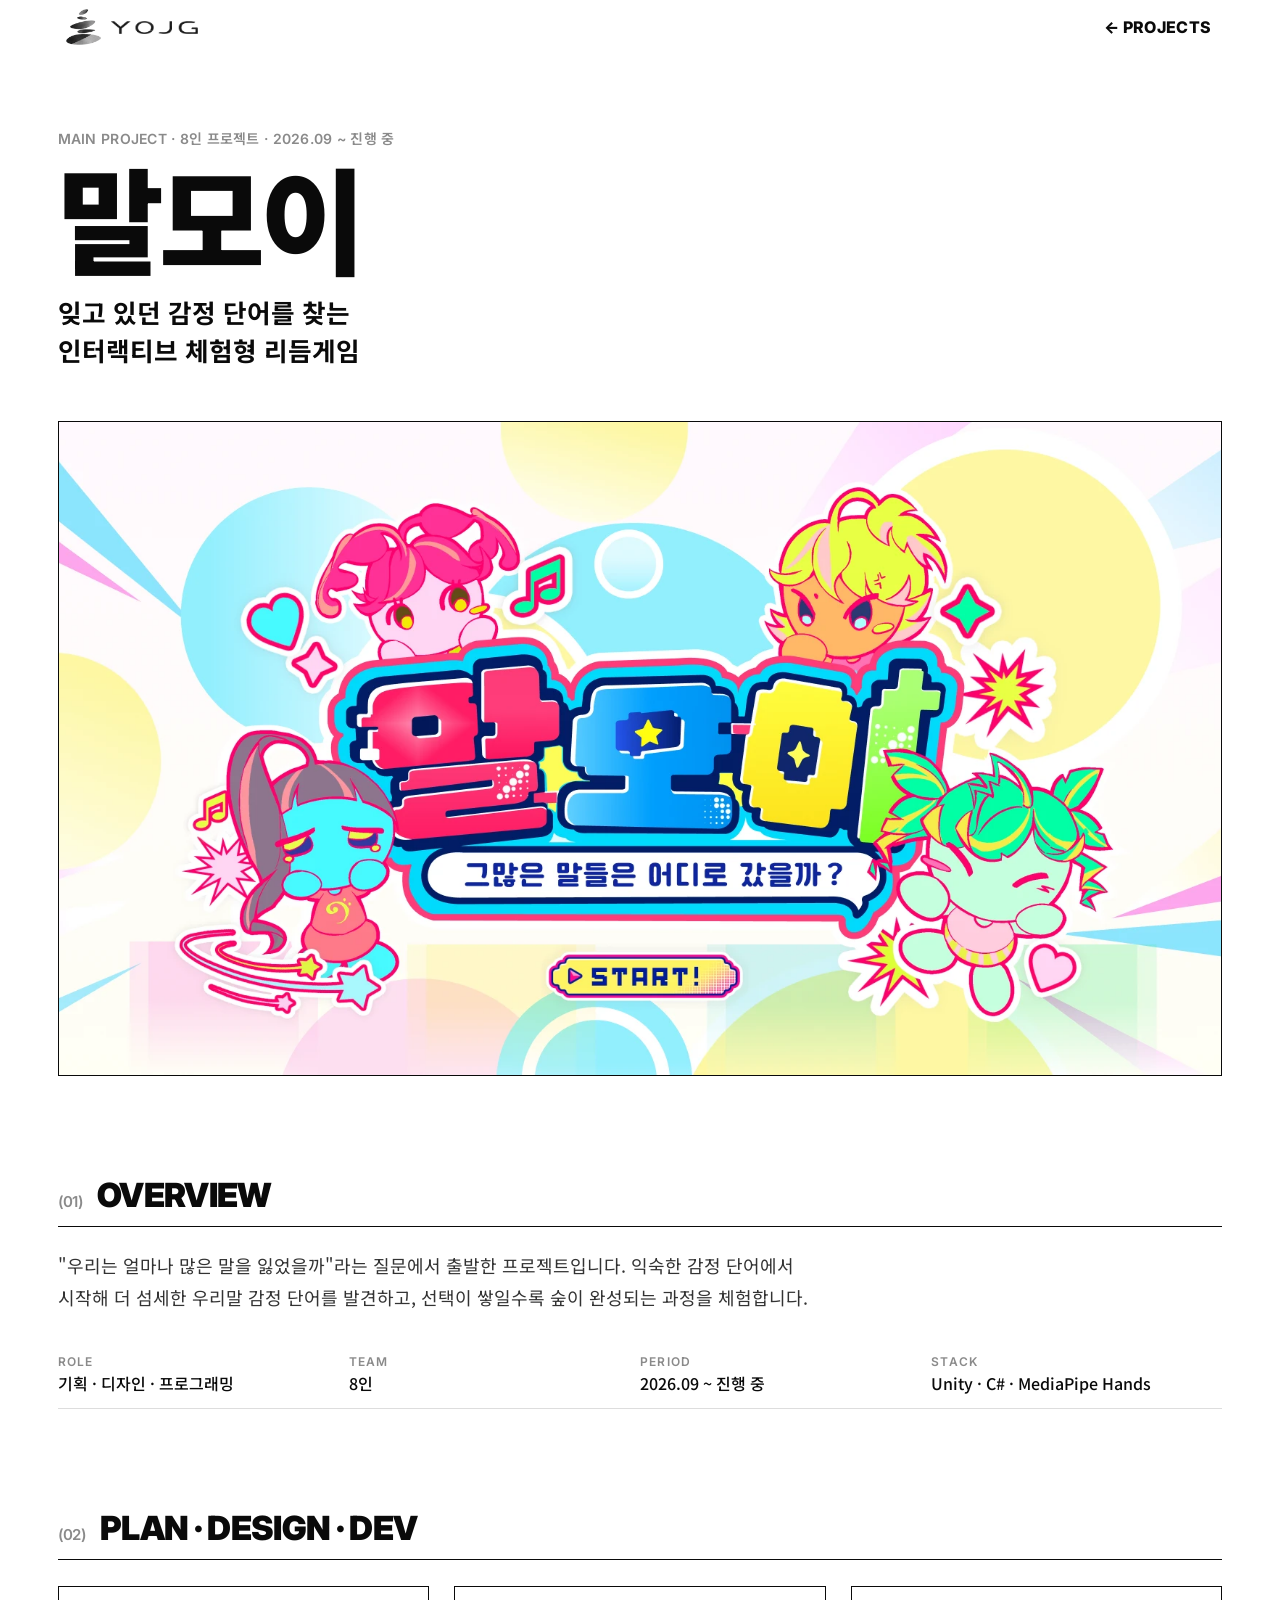
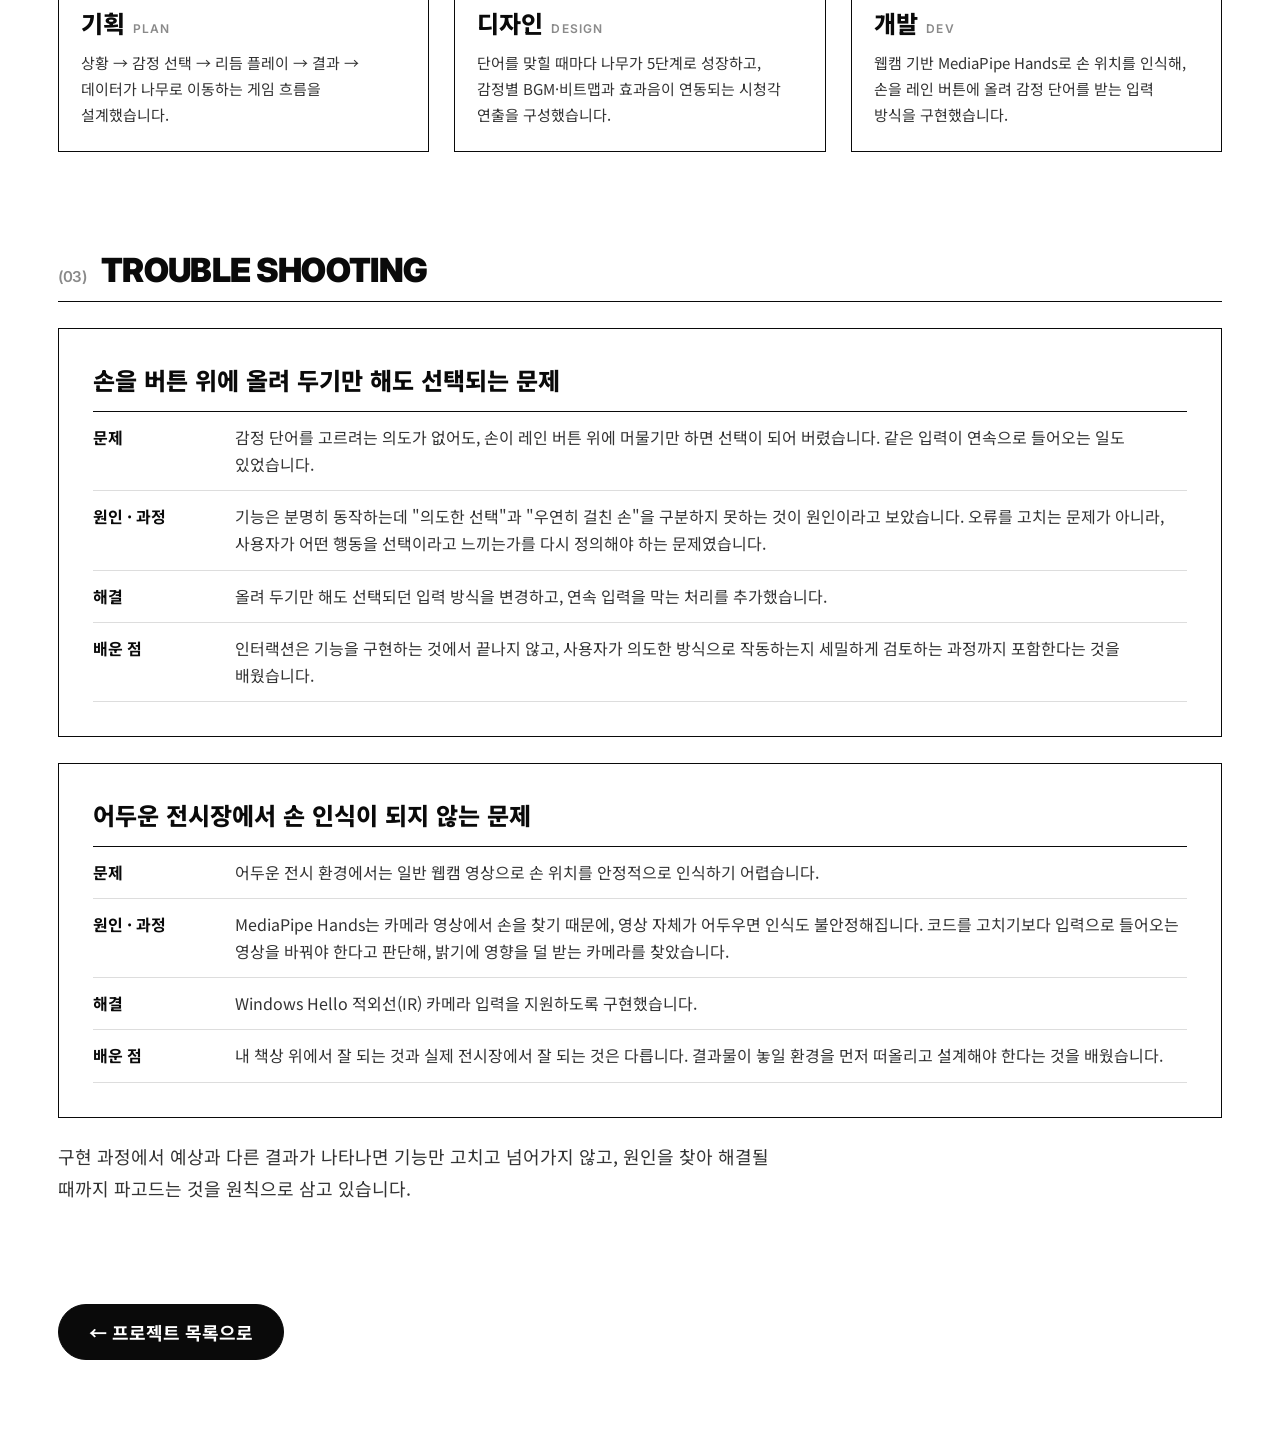
==== malmoi.html @ 544a6607 "Add files via upload" ====
<!DOCTYPE html>
<html lang="ko">
<head>
  <meta charset="UTF-8">
  <meta name="viewport" content="width=device-width, initial-scale=1">
  <title>말모이 — YOUJUNG PORTFOLIO</title>
  <meta name="description" content="잊고 있던 감정 단어를 찾는 인터랙티브 체험형 리듬게임, 말모이">
  <link rel="icon" href="assets/favicon.svg?v=3" type="image/svg+xml">
  <link rel="icon" href="assets/favicon-64.png?v=3" type="image/png" sizes="64x64">
  <link rel="shortcut icon" href="assets/favicon.ico?v=3">
  <link rel="apple-touch-icon" href="assets/apple-touch-icon.png?v=3">
  <link rel="preconnect" href="https://fonts.googleapis.com">
  <link rel="preconnect" href="https://fonts.gstatic.com" crossorigin>
  <link href="https://fonts.googleapis.com/css2?family=Inter:wght@300;400;600;800;900&family=Noto+Sans+KR:wght@300;400;500;700&display=swap" rel="stylesheet">
  <link rel="stylesheet" href="css/style.css">
  <link rel="stylesheet" href="css/detail.css">
</head>
<body class="scrolled detail">

  <a class="logo" href="index.html" aria-label="YOJG, 메인으로 이동"><img class="logo__tower" src="assets/logo-tower.png" alt=""><img class="logo__word" src="assets/logo-wordmark.png" alt="YOJG"></a>
  <nav class="nav" aria-label="메인 메뉴">
    <a href="index.html#projects">← PROJECTS</a>
  </nav>

  <main class="dt">
    <header class="dt__hero">
      <p class="dt__meta">MAIN PROJECT · 8인 프로젝트 · 2026.09 ~ 진행 중</p>
      <h1>말모이</h1>
      <p class="dt__lead">잊고 있던 감정 단어를 찾는<br>인터랙티브 체험형 리듬게임</p>
    </header>

    <div class="dt__cover" role="img" aria-label="말모이 대표 이미지"></div>

    <section class="dt__sec">
      <h2><span>(01)</span>OVERVIEW</h2>
      <p class="dt__txt">"우리는 얼마나 많은 말을 잃었을까"라는 질문에서 출발한 프로젝트입니다. 익숙한 감정 단어에서 시작해 더 섬세한 우리말 감정 단어를 발견하고, 선택이 쌓일수록 숲이 완성되는 과정을 체험합니다.</p>
      <dl class="dt__info">
        <div><dt>ROLE</dt><dd>기획 · 디자인 · 프로그래밍</dd></div>
        <div><dt>TEAM</dt><dd>8인</dd></div>
        <div><dt>PERIOD</dt><dd>2026.09 ~ 진행 중</dd></div>
        <div><dt>STACK</dt><dd>Unity · C# · MediaPipe Hands</dd></div>
      </dl>
    </section>

    <section class="dt__sec">
      <h2><span>(02)</span>PLAN · DESIGN · DEV</h2>
      <div class="dt__three">
        <article>
          <h3>기획<small>PLAN</small></h3>
          <p>상황 → 감정 선택 → 리듬 플레이 → 결과 → 데이터가 나무로 이동하는 게임 흐름을 설계했습니다.</p>
        </article>
        <article>
          <h3>디자인<small>DESIGN</small></h3>
          <p>단어를 맞힐 때마다 나무가 5단계로 성장하고, 감정별 BGM·비트맵과 효과음이 연동되는 시청각 연출을 구성했습니다.</p>
        </article>
        <article>
          <h3>개발<small>DEV</small></h3>
          <p>웹캠 기반 MediaPipe Hands로 손 위치를 인식해, 손을 레인 버튼에 올려 감정 단어를 받는 입력 방식을 구현했습니다.</p>
        </article>
      </div>
    </section>

    <section class="dt__sec" id="ts">
      <h2><span>(03)</span>TROUBLE SHOOTING</h2>
      <article class="ts">
        <h3>손을 버튼 위에 올려 두기만 해도 선택되는 문제</h3>
        <dl>
          <div><dt>문제</dt><dd>감정 단어를 고르려는 의도가 없어도, 손이 레인 버튼 위에 머물기만 하면 선택이 되어 버렸습니다. 같은 입력이 연속으로 들어오는 일도 있었습니다.</dd></div>
          <div><dt>원인 · 과정</dt><dd>기능은 분명히 동작하는데 "의도한 선택"과 "우연히 걸친 손"을 구분하지 못하는 것이 원인이라고 보았습니다. 오류를 고치는 문제가 아니라, 사용자가 어떤 행동을 선택이라고 느끼는가를 다시 정의해야 하는 문제였습니다.</dd></div>
          <div><dt>해결</dt><dd>올려 두기만 해도 선택되던 입력 방식을 변경하고, 연속 입력을 막는 처리를 추가했습니다.</dd></div>
          <div><dt>배운 점</dt><dd>인터랙션은 기능을 구현하는 것에서 끝나지 않고, 사용자가 의도한 방식으로 작동하는지 세밀하게 검토하는 과정까지 포함한다는 것을 배웠습니다.</dd></div>
        </dl>
      </article>
      <article class="ts">
        <h3>어두운 전시장에서 손 인식이 되지 않는 문제</h3>
        <dl>
          <div><dt>문제</dt><dd>어두운 전시 환경에서는 일반 웹캠 영상으로 손 위치를 안정적으로 인식하기 어렵습니다.</dd></div>
          <div><dt>원인 · 과정</dt><dd>MediaPipe Hands는 카메라 영상에서 손을 찾기 때문에, 영상 자체가 어두우면 인식도 불안정해집니다. 코드를 고치기보다 입력으로 들어오는 영상을 바꿔야 한다고 판단해, 밝기에 영향을 덜 받는 카메라를 찾았습니다.</dd></div>
          <div><dt>해결</dt><dd>Windows Hello 적외선(IR) 카메라 입력을 지원하도록 구현했습니다.</dd></div>
          <div><dt>배운 점</dt><dd>내 책상 위에서 잘 되는 것과 실제 전시장에서 잘 되는 것은 다릅니다. 결과물이 놓일 환경을 먼저 떠올리고 설계해야 한다는 것을 배웠습니다.</dd></div>
        </dl>
      </article>
      <p class="dt__txt">구현 과정에서 예상과 다른 결과가 나타나면 기능만 고치고 넘어가지 않고, 원인을 찾아 해결될 때까지 파고드는 것을 원칙으로 삼고 있습니다.</p>
    </section>

    <footer class="dt__foot"><a class="btn btn--fill" href="index.html#projects">← 프로젝트 목록으로</a></footer>
  </main>
</body>
</html>
---- css/style.css ----
:root{
  --ink:#0a0a0a; --bg:#fff; --gray:#d9d9d9; --paper:#efeae4; --mute:#8a8a8a;
  --pad:clamp(20px,4.5vw,64px);
  --en:'Inter','Noto Sans KR',sans-serif; --kr:'Noto Sans KR','Inter',sans-serif;
}
*{box-sizing:border-box;margin:0;padding:0}
html{scroll-behavior:smooth}
body{background:var(--bg);color:var(--ink);font-family:var(--kr);line-height:1.6;overflow-x:hidden;-webkit-font-smoothing:antialiased}
body.is-loading{overflow:hidden}
a{color:inherit;text-decoration:none}
ul{list-style:none}
button,input,textarea{font:inherit;color:inherit}
svg.tower{display:block;width:100%;height:100%;overflow:visible}

/* ---------- LOADER ---------- */
.loader{position:fixed;inset:0;z-index:100;pointer-events:none}
.loader__panels{position:absolute;inset:0;display:flex;flex-direction:column}
.loader__panels i{flex:1;background:#fff;transition:transform .9s cubic-bezier(.77,0,.18,1)}
.loader__panels i:nth-child(2){transition-delay:.08s}
.loader__panels i:nth-child(3){transition-delay:.16s}
.loader__panels i:nth-child(4){transition-delay:.24s}
.loader__panels i:nth-child(5){transition-delay:.32s}
.loader__body{position:absolute;inset:0;display:flex;flex-direction:column;align-items:center;justify-content:center;gap:14px;transition:opacity .4s}
.loader__tower{height:min(54vh,460px);aspect-ratio:614/911}
.loader__title{font:900 clamp(18px,3vw,28px)/1 var(--en);letter-spacing:-.02em}
.loader__bar{width:calc(min(54vh,460px)*614/911);height:5px;background:#e6e6e6;overflow:hidden}
.loader__bar i{display:block;height:100%;background:var(--ink);transform-origin:left;animation:loadbar 2.15s linear both}
/* 돌이 하나 쌓일 때마다(0.95s부터 0.2s 간격) 바가 1/7씩 채워짐 */
@keyframes loadbar{
  0%,7%{transform:scaleX(0)}
  44.2%{transform:scaleX(.1429)}
  53.5%{transform:scaleX(.2857)}
  62.8%{transform:scaleX(.4286)}
  72.1%{transform:scaleX(.5714)}
  81.4%{transform:scaleX(.7143)}
  90.7%{transform:scaleX(.8571)}
  100%{transform:scaleX(1)}
}
.is-loaded .loader__body{opacity:0}
.is-loaded .loader__panels i:nth-child(odd){transform:translateX(-101%)}
.is-loaded .loader__panels i:nth-child(even){transform:translateX(101%)}
.is-done .loader{display:none}

.tower--drop .stone{animation:drop .8s cubic-bezier(.3,.8,.3,1) both;animation-delay:calc(var(--i)*.2s + .15s)}
@keyframes drop{
  0%{opacity:0;transform:translateY(-260px)}
  55%{opacity:1}
  78%{transform:translateY(7px)}
  100%{opacity:1;transform:translateY(0)}
}

/* ---------- HEADER ---------- */
body::before{content:"";position:fixed;left:0;right:0;top:0;height:54px;z-index:49;background:rgba(255,255,255,.8);-webkit-backdrop-filter:blur(8px);backdrop-filter:blur(8px)}
.logo{position:fixed;left:var(--pad);top:7px;z-index:50;padding:2px 8px;display:flex;align-items:center;gap:10px;
  opacity:0;transform:translateY(-12px);pointer-events:none;transition:.35s}
.logo__tower{height:36px;width:auto;display:block}
.logo__word{height:13px;width:auto;display:block}
.scrolled .logo{opacity:1;transform:none;pointer-events:auto}
.nav{position:fixed;right:var(--pad);top:12px;z-index:50;display:flex;gap:4px}
.nav a{padding:4px 11px;font:800 16px/1.4 var(--en);letter-spacing:.02em;transition:.2s}
.nav a:hover,.nav a.on{background:var(--ink);color:#fff}
.nav-toggle{display:none}

/* ---------- COMMON ---------- */
.reveal{opacity:0;transform:translateY(34px);transition:opacity .9s ease,transform .9s cubic-bezier(.2,.7,.2,1)}
.reveal.in{opacity:1;transform:none}
.head{display:flex;align-items:baseline;gap:14px;margin-bottom:clamp(28px,5vw,64px)}
.head span{font:600 17px var(--en);color:var(--mute)}
.head h2{font:900 clamp(40px,6.2vw,84px)/1 var(--en);letter-spacing:-.04em}

/* ---------- HERO ---------- */
.hero{position:relative;min-height:100vh;min-height:100svh;overflow:hidden;padding:110px var(--pad) 70px}
.hero__tower{position:absolute;right:4vw;top:54%;height:100vh;width:calc(100vh*614/911*var(--wide,1.45));z-index:0;
  transform:translate3d(0,calc(-50% + var(--py,0px)),0)}
.hero__lines{position:absolute;inset:0;width:100%;height:100%;z-index:1}
.hero__lines--top{z-index:5}
.hero__lines line{stroke-width:12;vector-effect:non-scaling-stroke}

.hero__title{position:relative;z-index:4;font:900 clamp(60px,13.4vw,210px)/.94 var(--en);letter-spacing:-.05em;margin-top:5vh}
.cut{display:block;width:fit-content;background:#fff;padding:.015em .05em .03em}
.cut--1{margin-left:19vw}
.cut--3{margin-left:auto}
.hero__title .cut{transform:translateY(40px);opacity:0;transition:.9s cubic-bezier(.2,.7,.2,1)}
.is-done .hero__title .cut{transform:none;opacity:1}
.is-done .hero__title .cut--2{transition-delay:.12s}
.is-done .hero__title .cut--3{transition-delay:.24s}

.window{position:absolute;z-index:3;background:#fff;padding:6px 6px 0;width:clamp(84px,10.5vw,160px)}
.window>div{aspect-ratio:1;background:var(--paper);overflow:hidden}
.window figcaption{font:600 13px/1.9 var(--en);color:var(--ink);text-align:right;background:#fff}
.w1{left:4vw;top:7%}
.w2{left:30vw;top:70%;width:clamp(100px,13vw,200px)}
.w3{left:54vw;top:36%}
.w4{right:5vw;top:16%;width:clamp(96px,12vw,185px)}

.hero__label{position:absolute;z-index:4;font:600 15px var(--en);letter-spacing:.04em}
.hero__label--bl{left:var(--pad);bottom:26px}
.hero__label--br{right:var(--pad);bottom:26px}
.hero__text{position:absolute;z-index:4;left:var(--pad);bottom:56px;background:#fff;padding:12px 18px 8px 0}
.hero__sub{font:300 26px/1 var(--en);margin-bottom:6px}
.hero__big{font:800 clamp(22px,3vw,44px)/1.1 var(--en);letter-spacing:-.03em}
.hero__kr{font:400 clamp(16px,1.5vw,21px)/1.5 var(--kr);margin-top:8px;color:#444}

/* ---------- ABOUT ---------- */
.about{display:grid;grid-template-columns:320px minmax(0,780px);justify-content:center;gap:clamp(24px,3vw,48px);align-items:start;padding:clamp(90px,14vw,200px) var(--pad)}
.about__photo{background:var(--gray) url(../assets/profile.webp) center top/cover no-repeat;width:100%;aspect-ratio:3/4;margin-top:clamp(24px,3.5vw,56px)}
.about__body{padding:clamp(40px,5vw,80px) 0 4px}
.pills{display:flex;flex-wrap:wrap;gap:8px;margin-bottom:clamp(36px,5vw,72px)}
.pill{display:inline-block;border:1.5px solid var(--ink);border-radius:99px;padding:4px 16px;font:700 16px/1.6 var(--kr);transition:.2s}
.pill:hover{background:var(--ink);color:#fff}
.about__slogan{white-space:nowrap;font:300 clamp(24px,3.2vw,44px)/1.45 var(--kr);letter-spacing:-.02em}
.about__slogan strong{font-weight:700}
.about__info{margin-top:clamp(28px,4vw,56px);border-top:1.5px solid var(--ink)}
.about__info div{display:grid;grid-template-columns:140px 1fr;gap:12px;padding:12px 0;border-bottom:1px solid #ddd;font-size:18px}
.about__info dt{font:800 14px/2 var(--en);letter-spacing:.06em}
.about__info small{color:var(--mute);margin-left:6px}
.about__info a{border-bottom:1px solid transparent}
.about__info a:hover{border-color:var(--ink)}

/* ---------- SKILLS ---------- */
.skills{padding:clamp(70px,10vw,140px) var(--pad)}
.skills__cols{display:grid;grid-template-columns:1.3fr 1fr;gap:clamp(24px,5vw,80px)}
.skills__group h3{font:800 24px var(--kr);margin-bottom:14px;padding-bottom:10px;border-bottom:1.5px solid var(--ink)}
.skills__group h3 small{font:600 14px var(--en);color:var(--mute);margin-left:6px}
.skills__group li{display:grid;grid-template-columns:minmax(110px,.5fr) 1.5fr;gap:16px;padding:14px 10px;border-bottom:1px solid #ddd;transition:background .25s,color .25s}
.skills__group li:hover{background:var(--ink);color:#fff}
.skills__group li b{font:800 clamp(24px,2.7vw,36px)/1.2 var(--en);letter-spacing:-.03em}
.skills__group li p{font-size:17px;color:inherit;opacity:.75}

/* ---------- PROJECTS ---------- */
.projects{position:relative;padding:clamp(80px,12vw,200px) 0 clamp(60px,8vw,140px);overflow:hidden}
.pframe{position:relative;width:100%;margin:0;aspect-ratio:1920/2330;container-type:inline-size}
.pframe>*{position:absolute}
.pframe__title{left:12.55%;top:0;font:900 5.6cqw/1 var(--en);letter-spacing:-.04em;z-index:3}
.pframe__group{z-index:3;font:400 6.4cqw/1.05 var(--en);letter-spacing:-.03em}
.pframe__title span{position:absolute;right:100%;margin-right:.35em;bottom:.12em;font:600 clamp(14px,1.4cqw,18px)/1 var(--en);letter-spacing:0;color:var(--mute)}
.pframe__lines{left:0;top:0;width:100%;height:100%;z-index:1;overflow:visible}
.pframe__lines line{stroke:var(--ink);stroke-width:12;vector-effect:non-scaling-stroke}
.pcard{width:var(--w,22.7%);z-index:2}
.pcard__thumb{aspect-ratio:var(--ar,436/221);background:var(--gray) center/cover no-repeat}
.pcard__thumb,.pcard__info{transition:transform .4s cubic-bezier(.2,.7,.2,1),box-shadow .4s cubic-bezier(.2,.7,.2,1)}
.pcard:hover .pcard__thumb,.pcard:hover .pcard__info{transform:translate(-.8cqw,-.8cqw);box-shadow:.8cqw .8cqw 0 var(--ink)}
.pcard__info{position:absolute;left:0;top:100%;width:100%;background:#fff;padding:.8cqw .8cqw .9cqw}
.pcard--main{--w:45.8%;--ar:663/335}
.pcard--unity{--w:21.7%;--ar:416/210}
.pcard--soon{cursor:default}
.pcard--soon .pcard__thumb{display:grid;place-items:center;font:600 clamp(11px,1.1cqw,15px) var(--en);letter-spacing:.14em;color:var(--mute)}
.pcard--soon:hover .pcard__thumb{transform:none;box-shadow:none}
.pcard--soon .pcard__info h3{color:var(--mute)}
.pcard__info h3{font:800 clamp(17px,2.1cqw,28px)/1.3 var(--kr)}
.pcard__info h3 em{font:600 clamp(12px,1.2cqw,16px) var(--kr);font-style:normal;color:var(--mute);margin-left:.5em}
.pcard__info p{font:400 clamp(13px,1.4cqw,18px)/1.5 var(--kr);color:#333}
.pcard__info small{display:block;font:400 clamp(12px,1.15cqw,15px)/1.5 var(--kr);color:var(--mute)}

/* ---------- CONTACT ---------- */
.contact{padding:clamp(70px,10vw,140px) var(--pad) 28px;background:#fff}
.contact__grid{display:grid;grid-template-columns:1fr 1fr;gap:clamp(30px,6vw,100px);align-items:center;padding-top:clamp(40px,6vw,90px)}
.contact__left{padding-left:clamp(0px,7vw,120px)}.contact__left .head{margin-bottom:clamp(24px,3vw,40px)}
.contact__btns{display:flex;flex-wrap:wrap;gap:10px}
.btn{display:inline-block;border:1.5px solid var(--ink);border-radius:99px;padding:14px 30px;font:700 18px var(--kr);cursor:pointer;background:#fff;transition:.2s}
.btn:hover{background:var(--ink);color:#fff}
.btn--fill{background:var(--ink);color:#fff}
.btn--fill:hover{background:#fff;color:var(--ink)}
.form{display:grid;gap:16px}
.form label{display:grid;gap:6px;font:800 14px var(--en);letter-spacing:.06em}
.form input,.form textarea{border:0;border-bottom:1.5px solid var(--ink);padding:8px 0;background:transparent;font-size:19px;outline:0;border-radius:0;resize:vertical}
.form input:focus,.form textarea:focus{background:var(--paper)}
.form .btn{justify-self:start}
.form__note{font-size:15px;color:#c0392b;min-height:1em}
.foot{margin-top:clamp(60px,9vw,130px);padding-top:16px;border-top:1.5px solid var(--ink);display:flex;justify-content:space-between;gap:16px;font:600 15px var(--en)}

/* ---------- RESPONSIVE ---------- */
@media (max-width:860px){
  .about,.skills__cols,.contact__grid{grid-template-columns:1fr}
  .about__photo{max-width:320px}
  .about__slogan{white-space:normal}
  .pill{margin-bottom:36px}
  .hero__tower{right:-8vw;height:92vh;width:calc(92vh*614/911*var(--wide,1.45))}
  .cut--1{margin-left:14vw}
  .contact__left{padding-left:0}
  .skills__group li{grid-template-columns:1fr;gap:4px}
}
@media (max-width:720px){
  .nav{flex-direction:column;align-items:flex-end;top:54px;opacity:0;pointer-events:none;transform:translateY(-8px);transition:.25s}
  .nav.open{opacity:1;pointer-events:auto;transform:none}
  .nav a{background:rgba(255,255,255,.8)}
  .nav-toggle{display:block;position:fixed;right:var(--pad);top:12px;z-index:51;background:none;border:0;padding:3px 9px;font:800 16px/1.4 var(--en);cursor:pointer}
  .window{width:84px}
  .nav a,.nav-toggle{font-size:14px}
  .w2{width:96px;left:34vw;top:76%}
  .w3{left:58vw;top:44%}
  .w4{width:90px;top:20%}
  .hero__text{display:none}
}
@media (prefers-reduced-motion:reduce){
  html{scroll-behavior:auto}
  .reveal,.hero__title .cut{transition:none;opacity:1;transform:none}
  .tower--drop .stone{animation:none}
  .loader__bar i{animation:none}
}

/* ---------- PROJECT MODAL ---------- */
.pcard{cursor:pointer}
.pcard--soon{cursor:default}
.pcard:focus-visible{outline:2px solid var(--ink);outline-offset:6px}
body.modal-open{overflow:hidden}
.pmodal{position:fixed;inset:0;z-index:300;display:none;align-items:center;justify-content:center;padding:clamp(12px,3vw,40px)}
.pmodal.is-open{display:flex}
.pmodal__backdrop{position:absolute;inset:0;background:rgba(10,10,10,.55)}
.pmodal__panel{position:relative;width:min(1000px,100%);max-height:100%;overflow:auto;background:#fff;border:1.5px solid var(--ink);box-shadow:10px 10px 0 var(--ink);overscroll-behavior:contain}
.pmodal__close{position:absolute;right:14px;top:14px;z-index:2;width:40px;height:40px;border:1.5px solid var(--ink);border-radius:50%;background:#fff;font:600 16px var(--en);cursor:pointer;transition:.2s}
.pmodal__close:hover{background:var(--ink);color:#fff}
.pmodal__thumb{aspect-ratio:246/124;background:var(--gray) center/cover no-repeat;border-bottom:1.5px solid var(--ink)}
.pmodal__body{padding:clamp(24px,4vw,48px)}
.pmodal__meta{font:600 14px var(--en);color:var(--mute);letter-spacing:.02em}
.pmodal__title{margin-top:6px;font:900 clamp(30px,5vw,56px)/1.1 var(--kr);letter-spacing:-.03em}
.pmodal__lead{margin-top:14px;font:700 clamp(16px,1.8vw,20px)/1.5 var(--kr)}
.pmodal__desc{margin-top:14px;font:400 clamp(14px,1.5vw,17px)/1.75 var(--kr);color:#333;word-break:keep-all}
.pmodal__list{margin-top:28px;border-top:1.5px solid var(--ink);list-style:none}
.pmodal__list li{display:grid;grid-template-columns:150px 1fr;gap:12px;padding:12px 0;border-bottom:1px solid #ddd;font-size:clamp(14px,1.4vw,16px);line-height:1.65}
.pmodal__list strong{font-weight:700}
.pmodal__list span{color:#333;word-break:keep-all}
.pmodal__stack{margin-top:24px;display:flex;flex-wrap:wrap;align-items:center;gap:8px}
.pmodal__stack-label{margin-right:6px;font:600 12px var(--en);letter-spacing:.1em;color:#b5b5b5}
.chip{display:inline-block;border:1.5px solid var(--ink);border-radius:99px;background:#fff;padding:3px 16px;font:500 13px/1.6 var(--en);color:#777}
@media (max-width:720px){
  .pmodal__list li{grid-template-columns:1fr;gap:2px}
}
.pmodal__link{display:inline-block;margin-top:28px}
.pmodal__link[hidden]{display:none}
.pmodal__story{margin-top:14px;font:500 clamp(14px,1.5vw,17px)/1.75 var(--kr);color:#333;word-break:keep-all}
.pmodal__story[hidden],.pmodal__fix[hidden]{display:none}
.pmodal__fix{margin-top:28px;padding:clamp(16px,2.4vw,26px);border:1.5px dashed var(--ink)}
.pmodal__fix-label{font:600 12px var(--en);letter-spacing:.1em;color:var(--mute)}
.pmodal__fix-item{margin-top:18px}
.pmodal__fix-item+.pmodal__fix-item{margin-top:26px}
.pmodal__fix h4{margin-top:4px;font:800 clamp(16px,1.8vw,20px)/1.4 var(--kr)}
.pmodal__fix dl>div{display:grid;grid-template-columns:90px 1fr;gap:12px;padding:10px 0;border-bottom:1px solid #ddd;line-height:1.7;font-size:clamp(14px,1.4vw,16px)}
.pmodal__fix dl{margin-top:10px;border-top:1.5px solid var(--ink)}
.pmodal__fix dt{font-weight:700}
.pmodal__fix dd{color:#333;word-break:keep-all}
@media(max-width:720px){.pmodal__fix dl>div{grid-template-columns:1fr;gap:2px}}
.pmodal__panel{scrollbar-width:none;-ms-overflow-style:none}
.pmodal__panel::-webkit-scrollbar{display:none}

/* skill level bar : hover 시 설명 → 숙련도 바 */
.skills__group .sk{position:relative}
.skills__group .sk p{transition:opacity .25s}
.skills__group li:hover .sk p{opacity:0}
.lv{position:absolute;inset:0;display:flex;flex-wrap:wrap;align-content:center;align-items:center;gap:8px;opacity:0;transition:opacity .25s;pointer-events:none}
.skills__group li:hover .lv{opacity:1}
.lv em{margin-right:4px;font:600 12px var(--en);font-style:normal;letter-spacing:.1em;opacity:.6}
.lv a{font:500 14px/1.6 var(--kr);color:#fff;text-decoration:none;border:1.5px solid #fff;border-radius:99px;padding:2px 14px;transform:translateY(6px);opacity:0;transition:transform .4s cubic-bezier(.2,.7,.2,1),opacity .4s,background .2s,color .2s}
.skills__group li:hover .lv a{transform:none;opacity:1;pointer-events:auto}
.lv a:hover,.lv a:focus-visible{background:#fff;color:var(--ink)}
.pcard.is-ping .pcard__thumb,.pcard.is-ping .pcard__info{transform:translate(-.8cqw,-.8cqw);box-shadow:.8cqw .8cqw 0 var(--ink)}
.lv .pct{margin-left:auto;font:700 clamp(18px,1.8vw,24px) var(--en);letter-spacing:-.02em;transform:translateY(6px);opacity:0;transition:transform .3s .06s cubic-bezier(.2,.7,.2,1),opacity .3s .06s}
.skills__group li:hover .lv .pct{transform:none;opacity:1}
.skills__group li:hover .lv a:nth-of-type(2){transition-delay:.06s,.06s,0s,0s}
.skills__group li:hover .lv a:nth-of-type(3){transition-delay:.12s,.12s,0s,0s}
.skills__group li:hover .lv a:nth-of-type(4){transition-delay:.18s,.18s,0s,0s}
---- css/detail.css ----
/* ---------- 프로젝트 상세 페이지 (말모이) ---------- */
.dt{max-width:1285px;margin:0 auto;padding:clamp(90px,10vw,140px) var(--pad) 80px}
.dt__meta{font:600 14px var(--en);color:var(--mute);letter-spacing:.02em}
.dt__hero h1{margin-top:8px;font:900 clamp(48px,9vw,120px)/1.05 var(--kr);letter-spacing:-.04em}
.dt__lead{margin-top:16px;font:700 clamp(18px,2vw,26px)/1.5 var(--kr)}
.dt__cover{margin-top:clamp(28px,4vw,56px);aspect-ratio:1285/723;background:var(--gray) url(../assets/p-malmoi.webp) center/cover no-repeat;border:1.5px solid var(--ink)}
.dt__sec{margin-top:clamp(56px,8vw,110px)}
.dt__sec>h2{display:flex;align-items:baseline;gap:14px;padding-bottom:14px;border-bottom:1.5px solid var(--ink);font:900 clamp(22px,2.6vw,34px)/1 var(--en);letter-spacing:-.02em}
.dt__sec>h2 span{font:600 15px var(--en);color:var(--mute)}
.dt__txt{margin-top:22px;max-width:760px;font:400 clamp(15px,1.5vw,18px)/1.8 var(--kr);color:#333;word-break:keep-all}
.dt__info{margin-top:28px;display:grid;grid-template-columns:repeat(auto-fit,minmax(200px,1fr));gap:0}
.dt__info div{padding:12px 0;border-bottom:1px solid #ddd}
.dt__info dt{font:600 12px var(--en);letter-spacing:.1em;color:var(--mute)}
.dt__info dd{margin-top:2px;font:500 16px/1.6 var(--kr)}
.dt__three{margin-top:26px;display:grid;grid-template-columns:repeat(3,1fr);gap:clamp(14px,2vw,28px)}
.dt__three article{padding:22px;border:1.5px solid var(--ink)}
.dt__three h3{font:800 24px/1.2 var(--kr)}
.dt__three h3 small{margin-left:8px;font:600 12px var(--en);letter-spacing:.1em;color:var(--mute)}
.dt__three p{margin-top:12px;font:400 15px/1.75 var(--kr);color:#333;word-break:keep-all}
.ts{margin-top:26px;padding:clamp(20px,3vw,34px);border:1.5px solid var(--ink)}
.ts h3{font:800 clamp(18px,2vw,24px)/1.4 var(--kr)}
.ts dl{margin-top:14px;border-top:1.5px solid var(--ink)}
.ts dl>div{display:grid;grid-template-columns:130px 1fr;gap:12px;padding:12px 0;border-bottom:1px solid #ddd;line-height:1.7}
.ts dt{font-weight:700}
.ts dd{color:#333;word-break:keep-all}
.dt__foot{margin-top:clamp(56px,8vw,100px)}
@media(max-width:720px){
  .dt__three{grid-template-columns:1fr}
  .ts dl>div{grid-template-columns:1fr;gap:2px}
}
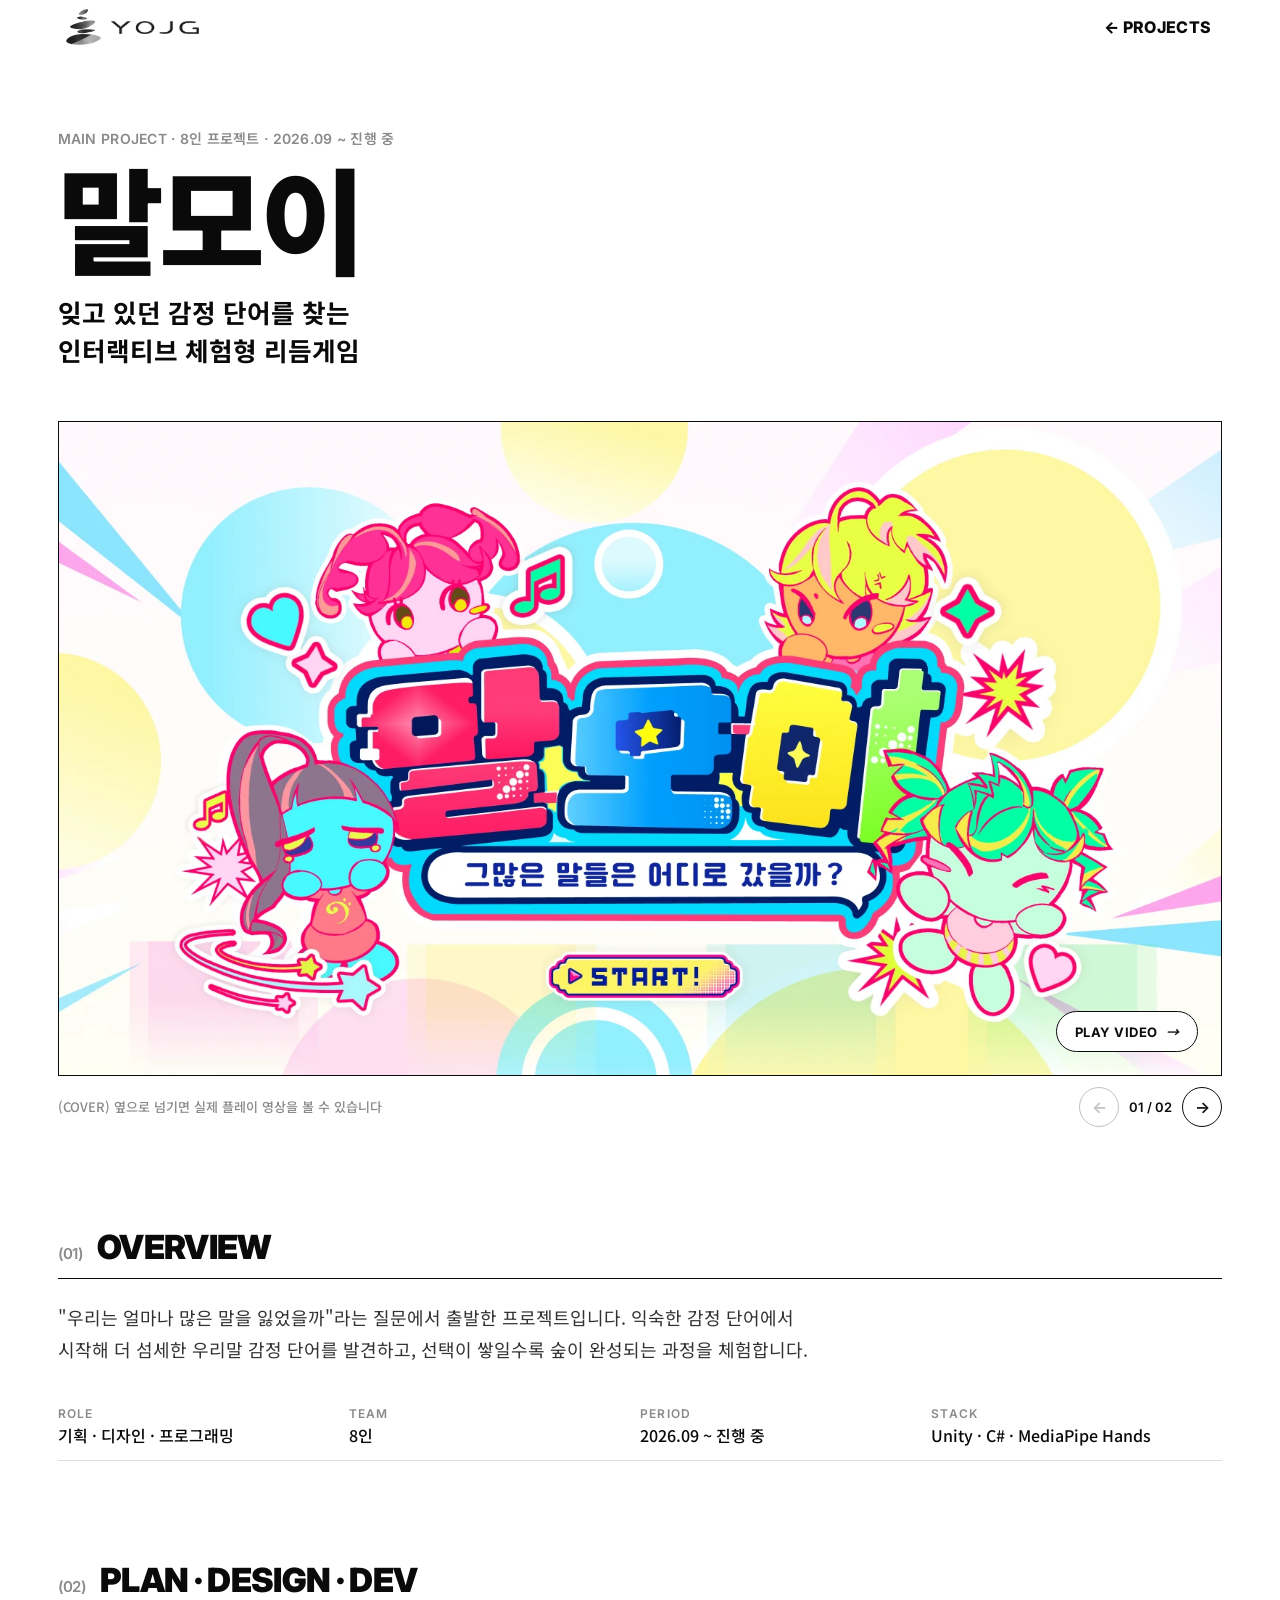
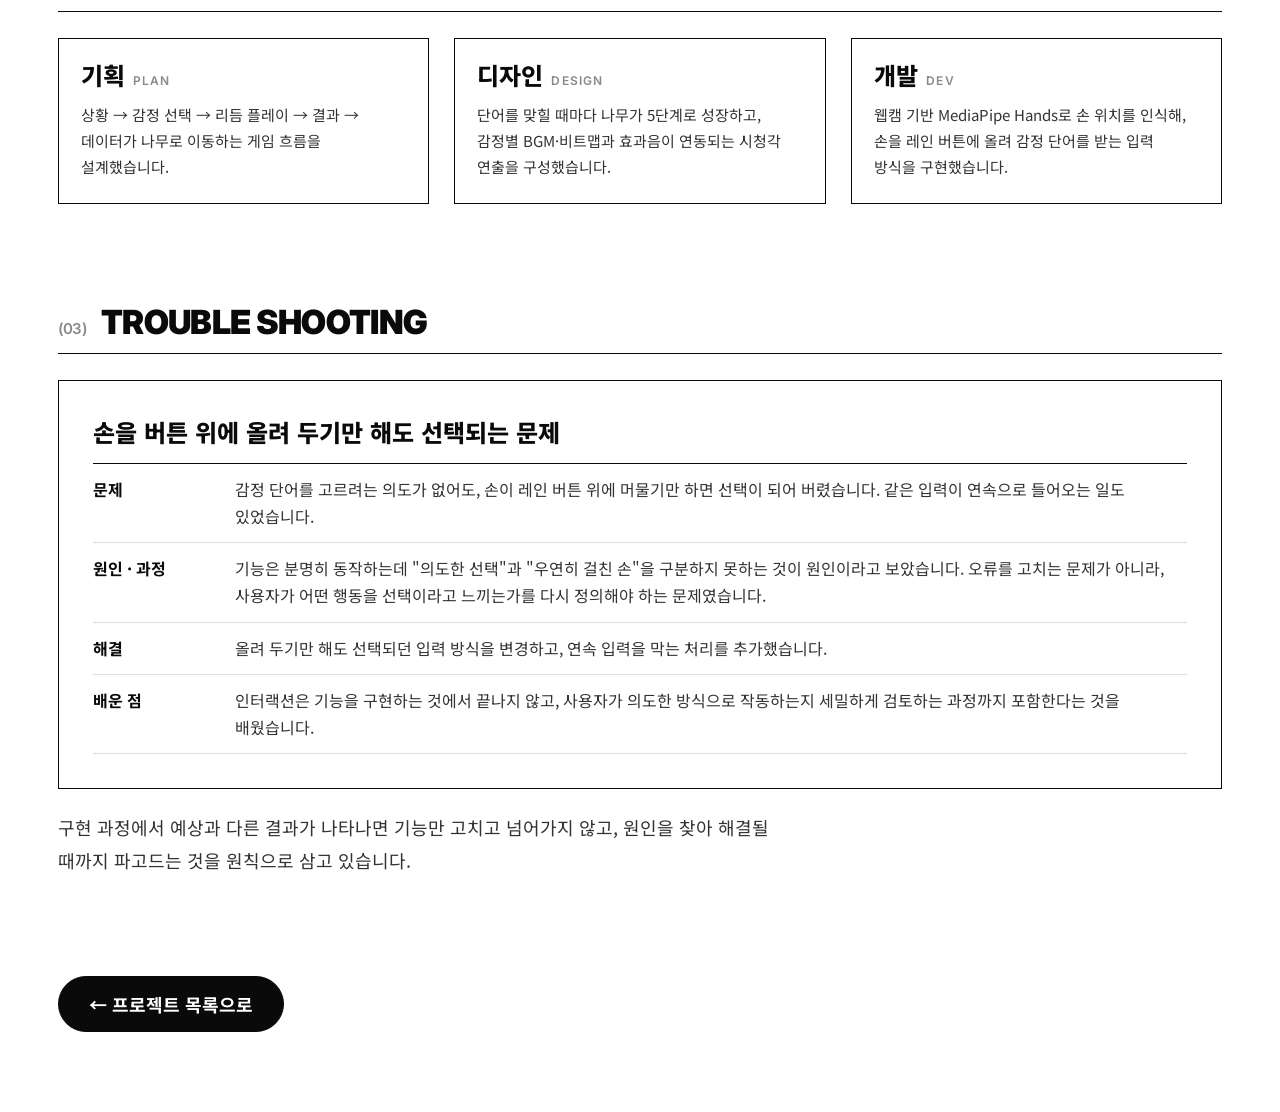
==== commit 4466dfbb: "Add files via upload" ====
--- a/malmoi.html
+++ b/malmoi.html
@@ -12,8 +12,8 @@
   <link rel="preconnect" href="https://fonts.googleapis.com">
   <link rel="preconnect" href="https://fonts.gstatic.com" crossorigin>
   <link href="https://fonts.googleapis.com/css2?family=Inter:wght@300;400;600;800;900&family=Noto+Sans+KR:wght@300;400;500;700&display=swap" rel="stylesheet">
-  <link rel="stylesheet" href="css/style.css">
-  <link rel="stylesheet" href="css/detail.css">
+  <link rel="stylesheet" href="css/style.css?v=20261112j">
+  <link rel="stylesheet" href="css/detail.css?v=20261111s">
 </head>
 <body class="scrolled detail">
 
@@ -29,7 +29,60 @@
       <p class="dt__lead">잊고 있던 감정 단어를 찾는<br>인터랙티브 체험형 리듬게임</p>
     </header>
 
-    <div class="dt__cover" role="img" aria-label="말모이 대표 이미지"></div>
+    <!-- 대표 이미지 → 옆으로 넘기면 플레이 영상 -->
+    <div class="dt__slider" id="dtSlider" aria-roledescription="carousel" aria-label="말모이 대표 이미지와 플레이 영상">
+      <div class="dt__track" id="dtTrack" tabindex="0">
+        <div class="dt__slide dt__cover" role="img" aria-label="말모이 대표 이미지"></div>
+        <div class="dt__slide">
+          <video id="dtVideo" src="assets/malmoi-play.mp4" poster="assets/malmoi-play-poster.webp" muted loop playsinline controls preload="metadata" aria-label="말모이 플레이 영상"></video>
+        </div>
+      </div>
+      <button class="dt__play" id="dtPlay" type="button">PLAY VIDEO <i aria-hidden="true">→</i></button>
+      <div class="dt__bar">
+        <p class="dt__cap" id="dtCap" aria-live="polite"></p>
+        <div class="dt__nav">
+          <button type="button" id="dtPrev" aria-label="이전">←</button>
+          <span id="dtCount">01 / 02</span>
+          <button type="button" id="dtNext" aria-label="다음">→</button>
+        </div>
+      </div>
+    </div>
+    <script>
+      (() => {
+        const track = document.getElementById('dtTrack'), video = document.getElementById('dtVideo');
+        const prev = document.getElementById('dtPrev'), next = document.getElementById('dtNext');
+        const cap = document.getElementById('dtCap'), count = document.getElementById('dtCount');
+        const play = document.getElementById('dtPlay');
+        const reduce = matchMedia('(prefers-reduced-motion: reduce)').matches;
+        const CAPS = ['(COVER) 옆으로 넘기면 실제 플레이 영상을 볼 수 있습니다',
+                      '(PLAY) 손을 레인 위로 움직여 감정 단어를 받는 실제 플레이 화면 · 소리는 영상 우측 하단에서 켤 수 있습니다'];
+        const N = track.children.length;
+        let idx = -1;
+        const go = i => track.scrollTo({ left: i * track.clientWidth, behavior: reduce ? 'auto' : 'smooth' });
+        const update = () => {
+          const i = Math.round(track.scrollLeft / track.clientWidth);
+          if (i === idx) return;
+          idx = i;
+          cap.textContent = CAPS[i];
+          count.textContent = `0${i + 1} / 0${N}`;
+          prev.disabled = i === 0; next.disabled = i === N - 1;
+          play.hidden = i !== 0;
+          /* 영상 슬라이드에 오면 재생, 벗어나면 멈춤 (움직임 줄이기 사용자는 직접 재생) */
+          if (i === 1 && !reduce) video.play().catch(() => {});
+          else if (i !== 1) video.pause();
+        };
+        track.addEventListener('scroll', () => requestAnimationFrame(update), { passive: true });
+        addEventListener('resize', () => { track.scrollLeft = idx * track.clientWidth; });
+        prev.addEventListener('click', () => go(idx - 1));
+        next.addEventListener('click', () => go(idx + 1));
+        play.addEventListener('click', () => go(1));
+        track.addEventListener('keydown', e => {
+          if (e.key === 'ArrowRight' && idx < N - 1) { e.preventDefault(); go(idx + 1); }
+          if (e.key === 'ArrowLeft' && idx > 0) { e.preventDefault(); go(idx - 1); }
+        });
+        update();
+      })();
+    </script>
 
     <section class="dt__sec">
       <h2><span>(01)</span>OVERVIEW</h2>
@@ -71,15 +124,6 @@
           <div><dt>배운 점</dt><dd>인터랙션은 기능을 구현하는 것에서 끝나지 않고, 사용자가 의도한 방식으로 작동하는지 세밀하게 검토하는 과정까지 포함한다는 것을 배웠습니다.</dd></div>
         </dl>
       </article>
-      <article class="ts">
-        <h3>어두운 전시장에서 손 인식이 되지 않는 문제</h3>
-        <dl>
-          <div><dt>문제</dt><dd>어두운 전시 환경에서는 일반 웹캠 영상으로 손 위치를 안정적으로 인식하기 어렵습니다.</dd></div>
-          <div><dt>원인 · 과정</dt><dd>MediaPipe Hands는 카메라 영상에서 손을 찾기 때문에, 영상 자체가 어두우면 인식도 불안정해집니다. 코드를 고치기보다 입력으로 들어오는 영상을 바꿔야 한다고 판단해, 밝기에 영향을 덜 받는 카메라를 찾았습니다.</dd></div>
-          <div><dt>해결</dt><dd>Windows Hello 적외선(IR) 카메라 입력을 지원하도록 구현했습니다.</dd></div>
-          <div><dt>배운 점</dt><dd>내 책상 위에서 잘 되는 것과 실제 전시장에서 잘 되는 것은 다릅니다. 결과물이 놓일 환경을 먼저 떠올리고 설계해야 한다는 것을 배웠습니다.</dd></div>
-        </dl>
-      </article>
       <p class="dt__txt">구현 과정에서 예상과 다른 결과가 나타나면 기능만 고치고 넘어가지 않고, 원인을 찾아 해결될 때까지 파고드는 것을 원칙으로 삼고 있습니다.</p>
     </section>
 
--- a/css/style.css
+++ b/css/style.css
@@ -1,53 +1,18 @@
 :root{
   --ink:#0a0a0a; --bg:#fff; --gray:#d9d9d9; --paper:#efeae4; --mute:#8a8a8a;
+  --line:#3d8fd0; /* 파랑 = 연결선 (과정) : 선 · BAR */
+  --hl:#f4e86d;   /* 노랑 = 점 (결과·포인트) : 점 · 형광펜. 원래 메인의 노란 선 색 */
   --pad:clamp(20px,4.5vw,64px);
   --en:'Inter','Noto Sans KR',sans-serif; --kr:'Noto Sans KR','Inter',sans-serif;
 }
 *{box-sizing:border-box;margin:0;padding:0}
 html{scroll-behavior:smooth}
 body{background:var(--bg);color:var(--ink);font-family:var(--kr);line-height:1.6;overflow-x:hidden;-webkit-font-smoothing:antialiased}
-body.is-loading{overflow:hidden}
 a{color:inherit;text-decoration:none}
 ul{list-style:none}
 button,input,textarea{font:inherit;color:inherit}
 svg.tower{display:block;width:100%;height:100%;overflow:visible}
 
-/* ---------- LOADER ---------- */
-.loader{position:fixed;inset:0;z-index:100;pointer-events:none}
-.loader__panels{position:absolute;inset:0;display:flex;flex-direction:column}
-.loader__panels i{flex:1;background:#fff;transition:transform .9s cubic-bezier(.77,0,.18,1)}
-.loader__panels i:nth-child(2){transition-delay:.08s}
-.loader__panels i:nth-child(3){transition-delay:.16s}
-.loader__panels i:nth-child(4){transition-delay:.24s}
-.loader__panels i:nth-child(5){transition-delay:.32s}
-.loader__body{position:absolute;inset:0;display:flex;flex-direction:column;align-items:center;justify-content:center;gap:14px;transition:opacity .4s}
-.loader__tower{height:min(54vh,460px);aspect-ratio:614/911}
-.loader__title{font:900 clamp(18px,3vw,28px)/1 var(--en);letter-spacing:-.02em}
-.loader__bar{width:calc(min(54vh,460px)*614/911);height:5px;background:#e6e6e6;overflow:hidden}
-.loader__bar i{display:block;height:100%;background:var(--ink);transform-origin:left;animation:loadbar 2.15s linear both}
-/* 돌이 하나 쌓일 때마다(0.95s부터 0.2s 간격) 바가 1/7씩 채워짐 */
-@keyframes loadbar{
-  0%,7%{transform:scaleX(0)}
-  44.2%{transform:scaleX(.1429)}
-  53.5%{transform:scaleX(.2857)}
-  62.8%{transform:scaleX(.4286)}
-  72.1%{transform:scaleX(.5714)}
-  81.4%{transform:scaleX(.7143)}
-  90.7%{transform:scaleX(.8571)}
-  100%{transform:scaleX(1)}
-}
-.is-loaded .loader__body{opacity:0}
-.is-loaded .loader__panels i:nth-child(odd){transform:translateX(-101%)}
-.is-loaded .loader__panels i:nth-child(even){transform:translateX(101%)}
-.is-done .loader{display:none}
-
-.tower--drop .stone{animation:drop .8s cubic-bezier(.3,.8,.3,1) both;animation-delay:calc(var(--i)*.2s + .15s)}
-@keyframes drop{
-  0%{opacity:0;transform:translateY(-260px)}
-  55%{opacity:1}
-  78%{transform:translateY(7px)}
-  100%{opacity:1;transform:translateY(0)}
-}
 
 /* ---------- HEADER ---------- */
 body::before{content:"";position:fixed;left:0;right:0;top:0;height:54px;z-index:49;background:rgba(255,255,255,.8);-webkit-backdrop-filter:blur(8px);backdrop-filter:blur(8px)}
@@ -64,99 +29,17 @@
 /* ---------- COMMON ---------- */
 .reveal{opacity:0;transform:translateY(34px);transition:opacity .9s ease,transform .9s cubic-bezier(.2,.7,.2,1)}
 .reveal.in{opacity:1;transform:none}
-.head{display:flex;align-items:baseline;gap:14px;margin-bottom:clamp(28px,5vw,64px)}
-.head span{font:600 17px var(--en);color:var(--mute)}
-.head h2{font:900 clamp(40px,6.2vw,84px)/1 var(--en);letter-spacing:-.04em}
-
-/* ---------- HERO ---------- */
-.hero{position:relative;min-height:100vh;min-height:100svh;overflow:hidden;padding:110px var(--pad) 70px}
-.hero__tower{position:absolute;right:4vw;top:54%;height:100vh;width:calc(100vh*614/911*var(--wide,1.45));z-index:0;
-  transform:translate3d(0,calc(-50% + var(--py,0px)),0)}
-.hero__lines{position:absolute;inset:0;width:100%;height:100%;z-index:1}
-.hero__lines--top{z-index:5}
-.hero__lines line{stroke-width:12;vector-effect:non-scaling-stroke}
-
-.hero__title{position:relative;z-index:4;font:900 clamp(60px,13.4vw,210px)/.94 var(--en);letter-spacing:-.05em;margin-top:5vh}
-.cut{display:block;width:fit-content;background:#fff;padding:.015em .05em .03em}
-.cut--1{margin-left:19vw}
-.cut--3{margin-left:auto}
-.hero__title .cut{transform:translateY(40px);opacity:0;transition:.9s cubic-bezier(.2,.7,.2,1)}
-.is-done .hero__title .cut{transform:none;opacity:1}
-.is-done .hero__title .cut--2{transition-delay:.12s}
-.is-done .hero__title .cut--3{transition-delay:.24s}
-
-.window{position:absolute;z-index:3;background:#fff;padding:6px 6px 0;width:clamp(84px,10.5vw,160px)}
-.window>div{aspect-ratio:1;background:var(--paper);overflow:hidden}
-.window figcaption{font:600 13px/1.9 var(--en);color:var(--ink);text-align:right;background:#fff}
-.w1{left:4vw;top:7%}
-.w2{left:30vw;top:70%;width:clamp(100px,13vw,200px)}
-.w3{left:54vw;top:36%}
-.w4{right:5vw;top:16%;width:clamp(96px,12vw,185px)}
-
-.hero__label{position:absolute;z-index:4;font:600 15px var(--en);letter-spacing:.04em}
-.hero__label--bl{left:var(--pad);bottom:26px}
-.hero__label--br{right:var(--pad);bottom:26px}
-.hero__text{position:absolute;z-index:4;left:var(--pad);bottom:56px;background:#fff;padding:12px 18px 8px 0}
-.hero__sub{font:300 26px/1 var(--en);margin-bottom:6px}
-.hero__big{font:800 clamp(22px,3vw,44px)/1.1 var(--en);letter-spacing:-.03em}
-.hero__kr{font:400 clamp(16px,1.5vw,21px)/1.5 var(--kr);margin-top:8px;color:#444}
-
-/* ---------- ABOUT ---------- */
-.about{display:grid;grid-template-columns:320px minmax(0,780px);justify-content:center;gap:clamp(24px,3vw,48px);align-items:start;padding:clamp(90px,14vw,200px) var(--pad)}
-.about__photo{background:var(--gray) url(../assets/profile.webp) center top/cover no-repeat;width:100%;aspect-ratio:3/4;margin-top:clamp(24px,3.5vw,56px)}
-.about__body{padding:clamp(40px,5vw,80px) 0 4px}
+
+main{position:relative;overflow-x:clip}
+
+/* 텍스트 블록: 아무 영향도 받지 않는 완전한 흰색 */
+.pitem__info,.abt__body,.skl__group,.cts__hero>div:first-child,.cts__links,.cts__form{background:#fff}
+/* 텍스트가 선에 뚫리지 않도록 About 정보는 흰 배경 */
+.abt__info{background:#fff;padding:0 clamp(8px,1vw,16px)}
+
 .pills{display:flex;flex-wrap:wrap;gap:8px;margin-bottom:clamp(36px,5vw,72px)}
 .pill{display:inline-block;border:1.5px solid var(--ink);border-radius:99px;padding:4px 16px;font:700 16px/1.6 var(--kr);transition:.2s}
 .pill:hover{background:var(--ink);color:#fff}
-.about__slogan{white-space:nowrap;font:300 clamp(24px,3.2vw,44px)/1.45 var(--kr);letter-spacing:-.02em}
-.about__slogan strong{font-weight:700}
-.about__info{margin-top:clamp(28px,4vw,56px);border-top:1.5px solid var(--ink)}
-.about__info div{display:grid;grid-template-columns:140px 1fr;gap:12px;padding:12px 0;border-bottom:1px solid #ddd;font-size:18px}
-.about__info dt{font:800 14px/2 var(--en);letter-spacing:.06em}
-.about__info small{color:var(--mute);margin-left:6px}
-.about__info a{border-bottom:1px solid transparent}
-.about__info a:hover{border-color:var(--ink)}
-
-/* ---------- SKILLS ---------- */
-.skills{padding:clamp(70px,10vw,140px) var(--pad)}
-.skills__cols{display:grid;grid-template-columns:1.3fr 1fr;gap:clamp(24px,5vw,80px)}
-.skills__group h3{font:800 24px var(--kr);margin-bottom:14px;padding-bottom:10px;border-bottom:1.5px solid var(--ink)}
-.skills__group h3 small{font:600 14px var(--en);color:var(--mute);margin-left:6px}
-.skills__group li{display:grid;grid-template-columns:minmax(110px,.5fr) 1.5fr;gap:16px;padding:14px 10px;border-bottom:1px solid #ddd;transition:background .25s,color .25s}
-.skills__group li:hover{background:var(--ink);color:#fff}
-.skills__group li b{font:800 clamp(24px,2.7vw,36px)/1.2 var(--en);letter-spacing:-.03em}
-.skills__group li p{font-size:17px;color:inherit;opacity:.75}
-
-/* ---------- PROJECTS ---------- */
-.projects{position:relative;padding:clamp(80px,12vw,200px) 0 clamp(60px,8vw,140px);overflow:hidden}
-.pframe{position:relative;width:100%;margin:0;aspect-ratio:1920/2330;container-type:inline-size}
-.pframe>*{position:absolute}
-.pframe__title{left:12.55%;top:0;font:900 5.6cqw/1 var(--en);letter-spacing:-.04em;z-index:3}
-.pframe__group{z-index:3;font:400 6.4cqw/1.05 var(--en);letter-spacing:-.03em}
-.pframe__title span{position:absolute;right:100%;margin-right:.35em;bottom:.12em;font:600 clamp(14px,1.4cqw,18px)/1 var(--en);letter-spacing:0;color:var(--mute)}
-.pframe__lines{left:0;top:0;width:100%;height:100%;z-index:1;overflow:visible}
-.pframe__lines line{stroke:var(--ink);stroke-width:12;vector-effect:non-scaling-stroke}
-.pcard{width:var(--w,22.7%);z-index:2}
-.pcard__thumb{aspect-ratio:var(--ar,436/221);background:var(--gray) center/cover no-repeat}
-.pcard__thumb,.pcard__info{transition:transform .4s cubic-bezier(.2,.7,.2,1),box-shadow .4s cubic-bezier(.2,.7,.2,1)}
-.pcard:hover .pcard__thumb,.pcard:hover .pcard__info{transform:translate(-.8cqw,-.8cqw);box-shadow:.8cqw .8cqw 0 var(--ink)}
-.pcard__info{position:absolute;left:0;top:100%;width:100%;background:#fff;padding:.8cqw .8cqw .9cqw}
-.pcard--main{--w:45.8%;--ar:663/335}
-.pcard--unity{--w:21.7%;--ar:416/210}
-.pcard--soon{cursor:default}
-.pcard--soon .pcard__thumb{display:grid;place-items:center;font:600 clamp(11px,1.1cqw,15px) var(--en);letter-spacing:.14em;color:var(--mute)}
-.pcard--soon:hover .pcard__thumb{transform:none;box-shadow:none}
-.pcard--soon .pcard__info h3{color:var(--mute)}
-.pcard__info h3{font:800 clamp(17px,2.1cqw,28px)/1.3 var(--kr)}
-.pcard__info h3 em{font:600 clamp(12px,1.2cqw,16px) var(--kr);font-style:normal;color:var(--mute);margin-left:.5em}
-.pcard__info p{font:400 clamp(13px,1.4cqw,18px)/1.5 var(--kr);color:#333}
-.pcard__info small{display:block;font:400 clamp(12px,1.15cqw,15px)/1.5 var(--kr);color:var(--mute)}
-
-/* ---------- CONTACT ---------- */
-.contact{padding:clamp(70px,10vw,140px) var(--pad) 28px;background:#fff}
-.contact__grid{display:grid;grid-template-columns:1fr 1fr;gap:clamp(30px,6vw,100px);align-items:center;padding-top:clamp(40px,6vw,90px)}
-.contact__left{padding-left:clamp(0px,7vw,120px)}.contact__left .head{margin-bottom:clamp(24px,3vw,40px)}
-.contact__btns{display:flex;flex-wrap:wrap;gap:10px}
 .btn{display:inline-block;border:1.5px solid var(--ink);border-radius:99px;padding:14px 30px;font:700 18px var(--kr);cursor:pointer;background:#fff;transition:.2s}
 .btn:hover{background:var(--ink);color:#fff}
 .btn--fill{background:var(--ink);color:#fff}
@@ -170,39 +53,19 @@
 .foot{margin-top:clamp(60px,9vw,130px);padding-top:16px;border-top:1.5px solid var(--ink);display:flex;justify-content:space-between;gap:16px;font:600 15px var(--en)}
 
 /* ---------- RESPONSIVE ---------- */
-@media (max-width:860px){
-  .about,.skills__cols,.contact__grid{grid-template-columns:1fr}
-  .about__photo{max-width:320px}
-  .about__slogan{white-space:normal}
-  .pill{margin-bottom:36px}
-  .hero__tower{right:-8vw;height:92vh;width:calc(92vh*614/911*var(--wide,1.45))}
-  .cut--1{margin-left:14vw}
-  .contact__left{padding-left:0}
-  .skills__group li{grid-template-columns:1fr;gap:4px}
-}
 @media (max-width:720px){
   .nav{flex-direction:column;align-items:flex-end;top:54px;opacity:0;pointer-events:none;transform:translateY(-8px);transition:.25s}
   .nav.open{opacity:1;pointer-events:auto;transform:none}
   .nav a{background:rgba(255,255,255,.8)}
   .nav-toggle{display:block;position:fixed;right:var(--pad);top:12px;z-index:51;background:none;border:0;padding:3px 9px;font:800 16px/1.4 var(--en);cursor:pointer}
-  .window{width:84px}
   .nav a,.nav-toggle{font-size:14px}
-  .w2{width:96px;left:34vw;top:76%}
-  .w3{left:58vw;top:44%}
-  .w4{width:90px;top:20%}
-  .hero__text{display:none}
 }
 @media (prefers-reduced-motion:reduce){
   html{scroll-behavior:auto}
-  .reveal,.hero__title .cut{transition:none;opacity:1;transform:none}
-  .tower--drop .stone{animation:none}
-  .loader__bar i{animation:none}
+  .reveal{transition:none;opacity:1;transform:none}
 }
 
 /* ---------- PROJECT MODAL ---------- */
-.pcard{cursor:pointer}
-.pcard--soon{cursor:default}
-.pcard:focus-visible{outline:2px solid var(--ink);outline-offset:6px}
 body.modal-open{overflow:hidden}
 .pmodal{position:fixed;inset:0;z-index:300;display:none;align-items:center;justify-content:center;padding:clamp(12px,3vw,40px)}
 .pmodal.is-open{display:flex}
@@ -243,19 +106,259 @@
 .pmodal__panel{scrollbar-width:none;-ms-overflow-style:none}
 .pmodal__panel::-webkit-scrollbar{display:none}
 
-/* skill level bar : hover 시 설명 → 숙련도 바 */
-.skills__group .sk{position:relative}
-.skills__group .sk p{transition:opacity .25s}
-.skills__group li:hover .sk p{opacity:0}
-.lv{position:absolute;inset:0;display:flex;flex-wrap:wrap;align-content:center;align-items:center;gap:8px;opacity:0;transition:opacity .25s;pointer-events:none}
-.skills__group li:hover .lv{opacity:1}
-.lv em{margin-right:4px;font:600 12px var(--en);font-style:normal;letter-spacing:.1em;opacity:.6}
-.lv a{font:500 14px/1.6 var(--kr);color:#fff;text-decoration:none;border:1.5px solid #fff;border-radius:99px;padding:2px 14px;transform:translateY(6px);opacity:0;transition:transform .4s cubic-bezier(.2,.7,.2,1),opacity .4s,background .2s,color .2s}
-.skills__group li:hover .lv a{transform:none;opacity:1;pointer-events:auto}
-.lv a:hover,.lv a:focus-visible{background:#fff;color:var(--ink)}
-.pcard.is-ping .pcard__thumb,.pcard.is-ping .pcard__info{transform:translate(-.8cqw,-.8cqw);box-shadow:.8cqw .8cqw 0 var(--ink)}
-.lv .pct{margin-left:auto;font:700 clamp(18px,1.8vw,24px) var(--en);letter-spacing:-.02em;transform:translateY(6px);opacity:0;transition:transform .3s .06s cubic-bezier(.2,.7,.2,1),opacity .3s .06s}
-.skills__group li:hover .lv .pct{transform:none;opacity:1}
-.skills__group li:hover .lv a:nth-of-type(2){transition-delay:.06s,.06s,0s,0s}
-.skills__group li:hover .lv a:nth-of-type(3){transition-delay:.12s,.12s,0s,0s}
-.skills__group li:hover .lv a:nth-of-type(4){transition-delay:.18s,.18s,0s,0s}
+/* ---------- PROJECTS v3 · 에디토리얼 쇼케이스 ---------- */
+.pshow{position:relative;overflow-x:clip;overflow-y:visible;padding:clamp(90px,11vw,200px) 0 clamp(90px,11vw,200px)}
+.pshow__wrap{position:relative;z-index:2;max-width:1440px;margin:0 auto;padding:0 clamp(20px,6vw,115px)}
+/* 사선은 섹션의 시작·끝 경계에만 */
+.pshow__deco{position:absolute;z-index:1;height:12px;transform-origin:center;pointer-events:none}
+/* 메인 화면 아래에서 시작해 PROJECT 섹션으로 이어지는 하나의 검정 선 (섹션 경계에 걸쳐 있음) */
+.pshow__deco--bottom{display:none;left:-6vw;bottom:clamp(40px,6vw,110px);width:30vw;background:#5BA8D8;transform:rotate(-18deg)}
+.pshow__head{display:flex;align-items:flex-end;justify-content:space-between;gap:20px;margin-bottom:clamp(28px,3.5vw,56px)}
+.pshow__title{position:relative;font:900 clamp(44px,7vw,130px)/1 var(--en);letter-spacing:-.04em}
+.pshow__title span{position:absolute;right:100%;margin-right:.3em;bottom:.12em;font:600 clamp(14px,1.2vw,18px)/1 var(--en);letter-spacing:0;color:var(--mute)}
+.pshow__count{font:600 clamp(11px,.9vw,13px)/1 var(--en);letter-spacing:.14em;color:var(--mute);padding-bottom:.6em}
+.pshow__grid{display:grid;grid-template-columns:repeat(3,minmax(0,1fr));gap:clamp(40px,4vw,64px) clamp(20px,2vw,32px)}
+
+.pitem{position:relative;cursor:pointer;background:#fff}
+.pitem:focus-visible{outline:2px solid var(--ink);outline-offset:8px}
+.pitem__media{position:relative;overflow:hidden;background:var(--gray)}
+.pitem__thumb{aspect-ratio:4/3;background:var(--gray) center/cover no-repeat;transition:transform .7s cubic-bezier(.2,.7,.2,1)}
+.pitem:hover .pitem__thumb{transform:scale(1.03)}
+.pitem__info{padding:clamp(14px,1.2vw,20px) 0 0}
+.pitem__meta{display:flex;align-items:center;gap:12px;margin-bottom:8px;font:700 clamp(10px,.85vw,12px)/1 var(--en);letter-spacing:.12em;color:var(--mute)}
+.pitem__meta span:first-child{color:var(--ink)}
+.pitem__arrow{margin-left:auto;font:400 clamp(18px,1.6vw,26px)/1 var(--en);color:var(--ink);font-style:normal;transition:transform .4s cubic-bezier(.2,.7,.2,1)}
+.pitem:hover .pitem__arrow{transform:translate(4px,-4px)}
+.pitem__info h3{font:800 clamp(18px,1.6vw,24px)/1.3 var(--kr)}
+.pitem__info h3 em{font:600 clamp(11px,.9vw,14px) var(--kr);font-style:normal;color:var(--mute);margin-left:.5em}
+.pitem__info p{font:400 clamp(13px,1vw,15px)/1.6 var(--kr);color:#333;margin-top:2px}
+.pitem__info small{display:block;font:400 clamp(11px,.85vw,13px)/1.6 var(--kr);color:var(--mute)}
+.pitem.is-ping .pitem__media{outline:3px solid var(--ink);outline-offset:6px}
+@media (max-width:720px){
+  .pshow__grid{grid-template-columns:1fr}
+  .pshow__head{flex-direction:column;align-items:flex-start;gap:8px}
+  .pshow__title span{position:static;display:block;margin:0 0 8px}
+  .pshow__deco{width:46vw}
+}
+@media (max-width:1100px){.pshow__grid{grid-template-columns:repeat(2,minmax(0,1fr))}}
+@media (max-width:640px){.pshow__grid{grid-template-columns:1fr}}
+@media (prefers-reduced-motion:reduce){.pitem__thumb,.pitem__arrow{transition:none}}
+/* ---------- ABOUT v2 · 에디토리얼 ---------- */
+[hidden]{display:none !important}
+.abt{padding:clamp(90px,11vw,200px) 0}
+.abt__wrap{max-width:1440px;margin:0 auto;padding:0 clamp(20px,6vw,115px)}
+.abt__head{display:flex;align-items:flex-end;justify-content:space-between;gap:20px;margin-bottom:clamp(28px,3.5vw,56px);border-bottom:1.5px solid var(--ink);padding-bottom:clamp(14px,1.6vw,24px)}
+.abt__title{position:relative;font:900 clamp(44px,7vw,130px)/1 var(--en);letter-spacing:-.04em}
+.abt__title span{position:absolute;right:100%;margin-right:.3em;bottom:.12em;font:600 clamp(14px,1.2vw,18px)/1 var(--en);letter-spacing:0;color:var(--mute)}
+.abt__count{font:600 clamp(11px,.9vw,13px)/1 var(--en);letter-spacing:.14em;color:var(--mute);padding-bottom:.6em}
+.abt__grid{display:grid;grid-template-columns:5fr 7fr;gap:clamp(28px,5vw,96px);align-items:start}
+.abt__photo{background:var(--gray) url(../assets/profile.webp) center top/cover no-repeat;width:100%;aspect-ratio:3/4}
+.abt__eyebrow{font:700 clamp(11px,.9vw,13px)/1 var(--en);letter-spacing:.14em;color:var(--mute)}
+.abt__name{font:900 clamp(48px,6.5vw,112px)/1.05 var(--kr);letter-spacing:-.04em;margin:clamp(10px,1.2vw,18px) 0 clamp(20px,2.4vw,36px)}
+.abt__slogan{font:300 clamp(20px,2.3vw,34px)/1.5 var(--kr);letter-spacing:-.02em}
+.abt__slogan strong{font-weight:700}
+.abt__lead{margin-top:clamp(14px,1.6vw,24px);font:400 clamp(14px,1.1vw,17px)/1.7 var(--kr);color:#444}
+.abt .pills{margin:clamp(20px,2.2vw,32px) 0 clamp(36px,4vw,64px)}
+.abt__what{border-top:1.5px solid var(--ink);padding-top:14px}
+.abt__what h4{font:800 clamp(11px,.9vw,13px)/1 var(--en);letter-spacing:.14em;margin-bottom:clamp(14px,1.6vw,24px)}
+.abt__what ol{display:grid;grid-template-columns:repeat(3,minmax(0,1fr));gap:clamp(16px,2vw,32px);list-style:none}
+.abt__what li span{display:block;font:700 clamp(11px,.9vw,13px)/1 var(--en);color:var(--mute);margin-bottom:8px}
+.abt__what li b{display:block;font:900 clamp(22px,2.4vw,38px)/1.1 var(--en);letter-spacing:-.03em}
+.abt__what li p{margin-top:8px;font:400 clamp(12px,1vw,15px)/1.5 var(--kr);color:#444}
+.abt__info{margin-top:clamp(48px,6vw,96px);border-top:1.5px solid var(--ink);display:grid;grid-template-columns:repeat(2,minmax(0,1fr));column-gap:clamp(24px,5vw,96px)}
+.abt__info>div{display:grid;grid-template-columns:110px 1fr;gap:12px;padding:12px 0;border-bottom:1px solid #ddd;font-size:clamp(13px,1vw,15px);line-height:1.7}
+.abt__info dt{font:800 12px/2 var(--en);letter-spacing:.08em}
+.abt__info small{color:var(--mute);margin-left:6px;font-size:.9em}
+.abt__info a{border-bottom:1px solid transparent}
+.abt__info a:hover{border-color:var(--ink)}
+@media (max-width:860px){
+  .abt__grid{grid-template-columns:1fr}
+  .abt__photo{max-width:360px}
+  .abt__info{grid-template-columns:1fr}
+}
+@media (max-width:720px){
+  .abt__title span{position:static;display:block;margin:0 0 8px}
+  .abt__what ol{grid-template-columns:1fr}
+  .abt__info>div{grid-template-columns:90px 1fr}
+}
+/* ---------- SKILLS v2 · 에디토리얼 목록 (숙련도 % 제거, 사용한 프로젝트로 연결) ---------- */
+.skl{padding:clamp(90px,11vw,200px) 0}
+.skl__wrap{max-width:1440px;margin:0 auto;padding:0 clamp(20px,6vw,115px)}
+.skl__head{display:flex;align-items:flex-end;justify-content:space-between;gap:20px;margin-bottom:clamp(28px,3.5vw,56px);border-bottom:1.5px solid var(--ink);padding-bottom:clamp(14px,1.6vw,24px)}
+.skl__title{position:relative;font:900 clamp(44px,7vw,130px)/1 var(--en);letter-spacing:-.04em}
+.skl__title span{position:absolute;right:100%;margin-right:.3em;bottom:.12em;font:600 clamp(14px,1.2vw,18px)/1 var(--en);letter-spacing:0;color:var(--mute)}
+.skl__count{font:600 clamp(11px,.9vw,13px)/1.4 var(--en);letter-spacing:.14em;color:var(--mute);padding-bottom:.6em;text-align:right}
+.skl__group+.skl__group{margin-top:clamp(48px,6vw,96px)}
+.skl__group h3{display:flex;align-items:baseline;justify-content:space-between;padding-bottom:12px;border-bottom:1.5px solid var(--ink)}
+.skl__group h3 b{font:800 clamp(12px,1vw,14px)/1 var(--en);letter-spacing:.14em}
+.skl__group h3 small{font:600 clamp(11px,.9vw,13px)/1 var(--en);letter-spacing:.14em;color:var(--mute)}
+.skl__group li{display:grid;grid-template-columns:clamp(36px,4vw,64px) minmax(0,1.1fr) minmax(0,1.5fr) minmax(0,1.3fr);align-items:center;gap:clamp(12px,2vw,32px);padding:clamp(16px,1.8vw,28px) clamp(8px,1vw,16px);border-bottom:1px solid #ddd;transition:background .25s,color .25s}
+.skl__group li:hover{background:var(--ink);color:#fff}
+.skl__no{font:700 clamp(11px,.9vw,13px)/1 var(--en);color:var(--mute)}
+.skl__group li b{font:800 clamp(24px,2.7vw,40px)/1.15 var(--en);letter-spacing:-.03em}
+.skl__group li p{font:400 clamp(13px,1.1vw,17px)/1.5 var(--kr);opacity:.8;transform-origin:left center;transition:transform .35s cubic-bezier(.2,.7,.2,1),opacity .35s}
+/* 호버 : 설명은 작고 연하게 아래로, 그 위에 숙련도 BAR + 수치 */
+.skl__desc{position:relative}
+.skl__bar{position:absolute;left:0;right:0;bottom:calc(100% - 4px);display:flex;align-items:center;gap:12px;opacity:0;transform:translateY(6px);transition:opacity .3s,transform .35s cubic-bezier(.2,.7,.2,1);pointer-events:none}
+.skl__bar i{position:relative;flex:1;height:4px;background:rgba(255,255,255,.22);overflow:hidden}
+.skl__bar i::after{content:"";position:absolute;inset:0;width:calc(var(--v) * 1%);background:var(--line);transform:scaleX(0);transform-origin:left;transition:transform .7s cubic-bezier(.2,.7,.2,1) .05s}
+.skl__bar em{font:800 clamp(14px,1.1vw,18px)/1 var(--en);font-style:normal;min-width:3.2em;text-align:right}
+.skl__group li:hover .skl__bar{opacity:1;transform:none}
+.skl__group li:hover .skl__bar i::after{transform:scaleX(1)}
+.skl__group li:hover p{transform:translateY(12px) scale(.82);opacity:.5}
+@media (prefers-reduced-motion:reduce){.skl__bar,.skl__bar i::after,.skl__group li p{transition:none}}
+.skl__used{display:flex;flex-wrap:wrap;gap:8px;justify-content:flex-end}
+.skl__used a{font:500 clamp(12px,.95vw,14px)/1.6 var(--kr);border:1.5px solid currentColor;border-radius:99px;padding:2px 14px;transition:background .2s,color .2s}
+.skl__used a:hover,.skl__used a:focus-visible{background:var(--ink);color:#fff}
+.skl__group li:hover .skl__used a:hover,.skl__group li:hover .skl__used a:focus-visible{background:#fff;color:var(--ink)}
+@media (max-width:860px){
+  .skl__group li{grid-template-columns:36px minmax(0,1fr);row-gap:6px}
+  .skl__group li .skl__desc,.skl__used{grid-column:2}
+  .skl__desc{margin-top:22px}
+  .skl__used{justify-content:flex-start}
+  .skl__count{display:none}
+}
+@media (max-width:720px){.skl__title span{position:static;display:block;margin:0 0 8px}}
+/* ---------- CONTACT v2 · 마무리 화면 ---------- */
+.cts{padding:clamp(90px,11vw,200px) 0 28px}
+.cts__wrap{max-width:1440px;margin:0 auto;padding:0 clamp(20px,6vw,115px)}
+.cts__head{display:flex;align-items:flex-end;justify-content:space-between;gap:20px;margin-bottom:clamp(28px,3.5vw,56px);border-bottom:1.5px solid var(--ink);padding-bottom:clamp(14px,1.6vw,24px)}
+.cts__title{position:relative;font:900 clamp(44px,7vw,130px)/1 var(--en);letter-spacing:-.04em}
+.cts__title span{position:absolute;right:100%;margin-right:.3em;bottom:.12em;font:600 clamp(14px,1.2vw,18px)/1 var(--en);letter-spacing:0;color:var(--mute)}
+.cts__count{font:600 clamp(11px,.9vw,13px)/1 var(--en);letter-spacing:.14em;color:var(--mute);padding-bottom:.6em}
+.cts__hero{display:flex;align-items:flex-end;justify-content:space-between;gap:clamp(20px,4vw,64px);margin-bottom:clamp(48px,6vw,96px)}
+.cts__big{font:900 clamp(40px,8.4vw,160px)/.98 var(--en);letter-spacing:-.045em}
+.cts__lead{margin-top:clamp(16px,2vw,32px);font:400 clamp(14px,1.2vw,19px)/1.7 var(--kr);color:#444}
+.cts__tower{flex:none;height:clamp(180px,27vw,440px);aspect-ratio:614/911}
+.cts__grid{display:grid;grid-template-columns:7fr 5fr;gap:clamp(32px,6vw,110px);align-items:start}
+.cts__links{border-top:1.5px solid var(--ink);list-style:none}
+.cts__links a{display:grid;grid-template-columns:clamp(70px,8vw,120px) 1fr auto;align-items:center;gap:clamp(10px,1.5vw,24px);min-height:clamp(104px,7vw,112px);padding:0 clamp(8px,1vw,16px);border-bottom:1.5px solid var(--ink);transition:background .25s,color .25s}
+.cts__links a:hover,.cts__links a:focus-visible{background:var(--ink);color:#fff}
+.cts__links span{font:700 clamp(11px,.9vw,13px)/1 var(--en);letter-spacing:.14em;color:var(--mute)}
+.cts__links b{font:800 clamp(15px,1.7vw,26px)/1.2 var(--en);letter-spacing:-.02em;overflow-wrap:anywhere}
+.cts__links i{font:400 clamp(20px,2vw,30px)/1 var(--en);font-style:normal;transition:transform .35s cubic-bezier(.2,.7,.2,1)}
+.cts__links a:hover i{transform:translate(4px,-4px)}
+/* 원래 스타일(라벨 위 · 검은 밑줄) 유지, 밑줄 높이만 왼쪽 링크 줄과 맞춤 */
+.cts__form{gap:0}
+.cts__form label{min-height:clamp(104px,7vw,112px);align-content:space-between;gap:6px}
+.cts__form textarea{padding:6px 0;resize:vertical}
+.cts__form .btn{margin-top:20px}
+@media (max-width:860px){
+  .cts__grid{grid-template-columns:1fr}
+  .cts__tower{height:clamp(140px,34vw,240px)}
+}
+@media (max-width:720px){.cts__title span{position:static;display:block;margin:0 0 8px}.cts__links a{grid-template-columns:70px 1fr auto}}
+.cts .foot{max-width:1440px;margin:clamp(60px,9vw,130px) auto 0;width:calc(100% - 2*clamp(20px,6vw,115px))}
+
+/* ---------- HERO v2 · 왼쪽 타이틀 / 오른쪽 돌탑 ---------- */
+.hero2{position:relative;min-height:100vh;min-height:100svh;overflow:hidden;display:flex;align-items:center;padding:110px 0 90px}
+.hero2__wrap{position:relative;z-index:2;width:100%;max-width:1760px;margin:0 auto;padding:0 clamp(20px,5vw,96px);display:grid;grid-template-columns:11fr 9fr;gap:clamp(16px,3vw,56px);align-items:center}
+.hero2__main{will-change:opacity,transform}
+.hero2__eyebrow{font:700 clamp(11px,.9vw,13px)/1 var(--en);letter-spacing:.14em;color:var(--mute);margin-bottom:clamp(14px,1.6vw,24px)}
+.hero2__title{font:900 clamp(44px,9vw,170px)/.94 var(--en);letter-spacing:-.05em}
+.hero2__title span{display:block;transform:translateY(40px);opacity:0;transition:transform .9s cubic-bezier(.2,.7,.2,1),opacity .9s}
+.hero2__title span:nth-child(2){transition-delay:.12s}
+.is-done .hero2__title span{transform:none;opacity:1}
+.hero2__big{margin-top:clamp(20px,2.6vw,40px);font:800 clamp(18px,2.2vw,36px)/1.15 var(--en);letter-spacing:-.03em}
+.hero2__kr{margin-top:clamp(8px,1vw,14px);font:400 clamp(14px,1.2vw,19px)/1.6 var(--kr);color:#444}
+.hero2__scroll{position:absolute;z-index:3;left:50%;bottom:26px;transform:translateX(-50%);font:700 clamp(16px,1.4vw,22px)/1 var(--en)}
+.hero2__tower{position:relative;justify-self:center;height:min(88vh,900px);aspect-ratio:614/911}
+/* 돌만 마우스·스크롤에 반응 (연결선 레이어 .tower__ov는 고정) */
+.hero2__tower>svg.tower:first-child{transform:translate3d(var(--mx,0px),calc(var(--py,0px) + var(--my,0px)),0) perspective(1000px) rotateY(var(--ry,0deg)) rotateX(var(--rx,0deg));transition:transform .45s cubic-bezier(.2,.7,.2,1)}
+.tower__ov{position:absolute;inset:0;pointer-events:none}
+@media (max-width:860px){
+  .hero2{align-items:flex-start;padding-top:96px}
+  .hero2__wrap{grid-template-columns:1fr}
+  .hero2__tower{height:min(40vh,340px);margin-top:8px}
+}
+@media (prefers-reduced-motion:reduce){.hero2__title span{transition:none;transform:none;opacity:1}.hero2__tower>svg{transition:none}}
+
+
+
+/* 돌탑의 세 층 태그 + 연결선 (좌표 단위 = 돌탑 viewBox). 원래의 파란 선을 '연결선'으로 재해석 */
+.tlink{fill:none;stroke:var(--line);stroke-width:10;stroke-linecap:butt;stroke-dasharray:1;stroke-dashoffset:1;transition:stroke-dashoffset 1.4s cubic-bezier(.6,0,.2,1) .4s}
+.ttag{opacity:0;transform:translateY(10px);transition:opacity .5s ease,transform .5s ease;transition-delay:calc(1s + var(--i) * .2s)}
+.ttag circle{fill:var(--hl);stroke:var(--line);stroke-width:3}
+.ttag rect{fill:#fff}
+.ttag text{font:800 19px/1 var(--en);letter-spacing:.1em;fill:var(--ink)}
+.ttag tspan{fill:var(--mute)}
+.is-done .tlink{stroke-dashoffset:0}
+.is-done .ttag{opacity:1;transform:none}
+.hero2__big b{color:var(--ink);font-weight:800;padding:0 .08em;background:linear-gradient(transparent 52%,var(--hl) 52%,var(--hl) 94%,transparent 94%);-webkit-box-decoration-break:clone;box-decoration-break:clone}
+@media (prefers-reduced-motion:reduce){.tlink,.ttag{transition:none}}
+/* SELECTED WORK ↓ : 아래 프로젝트로 이동 */
+.hero2__works{display:inline-flex;align-items:center;gap:8px;margin-top:clamp(28px,3.4vw,56px);font:700 clamp(11px,.85vw,13px)/1 var(--en);letter-spacing:.14em;color:var(--mute);transition:color .25s}
+.hero2__works i{font-style:normal;font-weight:400;font-size:1.15em;line-height:1;color:inherit;animation:worksBob 1.8s ease-in-out infinite}
+.hero2__works:hover,.hero2__works:focus-visible{color:var(--ink)}
+@keyframes worksBob{0%,100%{transform:translateY(0)}50%{transform:translateY(3px)}}
+@media (prefers-reduced-motion:reduce){.hero2__works i{animation:none}}
+
+/* ================= INTERACTION ================= */
+.hero2__head{position:relative}
+.hero2__title span{will-change:transform}
+
+/* 메인 : 돌이 아래부터 하나씩 내려와 쌓임 → 연결선 → 태그 */
+.hero2__tower .stone{opacity:0;animation:stoneDrop .8s cubic-bezier(.2,.8,.2,1) calc(.2s + var(--i) * .11s) both}
+@keyframes stoneDrop{from{opacity:0;transform:translateY(-90px)}to{opacity:1;transform:none}}
+.hero2__tower .tlink{transition-delay:1s}
+.hero2__tower .ttag{transition-delay:calc(1.4s + var(--i) * .18s)}
+
+/* 섹션 제목 : 아래에서 마스크를 뚫고 올라옴 */
+.pshow__title,.abt__title,.skl__title,.cts__title{clip-path:inset(100% -50% -30% -50%);transform:translateY(60px);transition:clip-path 1s cubic-bezier(.7,0,.2,1),transform 1s cubic-bezier(.7,0,.2,1)}
+.pshow__head.in .pshow__title,.reveal.in .abt__title,.reveal.in .skl__title,.reveal.in .cts__title{clip-path:inset(-30% -50% -30% -50%);transform:none}
+
+/* 프로젝트 카드 : 이미지가 아래에서 위로 닦이며 등장 + 순서대로 */
+.pitem.reveal{transform:none;opacity:1;transition:none}
+.pitem.reveal .pitem__media{clip-path:inset(100% 0 0 0);transition:clip-path 1s cubic-bezier(.7,0,.2,1) var(--d,0s)}
+.pitem.reveal .pitem__thumb{transform:scale(1.25);transition:transform 1.4s cubic-bezier(.2,.7,.2,1) var(--d,0s)}
+.pitem.reveal .pitem__info{opacity:0;transform:translateY(20px);transition:opacity .7s ease calc(var(--d,0s) + .35s),transform .7s cubic-bezier(.2,.7,.2,1) calc(var(--d,0s) + .35s)}
+.pitem.reveal.in .pitem__media{clip-path:inset(0)}
+.pitem.reveal.in .pitem__thumb{transform:none}
+.pitem.reveal.in:hover .pitem__thumb{transform:scale(1.03);transition-delay:0s}
+.pitem.reveal.in .pitem__info{opacity:1;transform:none}
+
+/* 스킬 : 줄마다 왼쪽에서 순서대로 */
+.skl__group li{opacity:0;transform:translateX(-40px)}
+.skl__group.in li{opacity:1;transform:none;transition:background .25s,color .25s,opacity .6s ease calc(var(--d,0s)),transform .8s cubic-bezier(.2,.7,.2,1) calc(var(--d,0s))}
+
+/* 어바웃 사진 : 위에서 아래로 열림 */
+.abt__photo.reveal{position:relative;transform:none}
+.abt__photo.reveal::after{content:"";position:absolute;inset:0;background:#fff;transform-origin:bottom;transition:transform 1.2s cubic-bezier(.7,0,.2,1) .1s}
+.abt__photo.reveal.in::after{transform:scaleY(0)}
+
+@media (prefers-reduced-motion:reduce){
+  .hero2__tower .stone,.pshow__title,.abt__title,.skl__title,.cts__title,.pitem.reveal .pitem__media,.pitem.reveal .pitem__thumb,.pitem.reveal .pitem__info,.skl__group li{animation:none;transition:none;opacity:1;transform:none;clip-path:none}
+  .abt__photo.reveal::after{display:none}
+}
+
+/* ================= 돌탑 언어를 모든 섹션으로 ================= */
+/* 공통 '층 표시' : 돌탑 층 끝점처럼 지그재그로 놓인 점 + 얇은 연결선 (맡은 층만 파랑) */
+.lyr{display:block;margin-top:14px;line-height:0}
+.lyr svg{display:block;width:210px;height:34px;overflow:visible}
+.lyr__ln{stroke:#dcdcdc;stroke-width:1}
+.lyr__ln.is-on{stroke:var(--line)}
+.lyr__i circle{fill:#fff;stroke:#cfcfcf;stroke-width:1.2}
+.lyr__i text{font:700 9px var(--en);letter-spacing:.12em;fill:#b5b5b5}
+.lyr__i.is-on circle{fill:var(--hl);stroke:var(--line);stroke-width:1}
+.lyr__i.is-on text{fill:var(--ink)}
+.skl__group h3{align-items:center}
+.pshow__title span,.skl__title span,.cts__title span{color:var(--ink);padding:0 .15em;background:linear-gradient(transparent 52%,var(--hl) 52%,var(--hl) 94%,transparent 94%);-webkit-box-decoration-break:clone;box-decoration-break:clone}
+
+/* ABOUT : WHAT I DO = 돌탑의 세 층을 옆으로 펼친 것. 돌 + 점 + 연결선 → EXPERIENCE */
+.abt__what ol{position:relative}
+.abt__what ol::before{content:"";position:absolute;left:6px;right:0;top:69px;height:1px;background:var(--line);transform:scaleX(0);transform-origin:left;transition:transform 1.3s cubic-bezier(.7,0,.2,1) .3s}
+.abt__what ol::after{content:"EXPERIENCE →";position:absolute;right:0;top:50px;font:800 10px/1 var(--en);letter-spacing:.14em;color:var(--ink);padding:0 .2em;background:linear-gradient(transparent 52%,var(--hl) 52%,var(--hl) 94%,transparent 94%);-webkit-box-decoration-break:clone;box-decoration-break:clone;opacity:0;transition:opacity .5s 1.4s}
+.abt__what.in ol::before{transform:none}
+.abt__what.in ol::after{opacity:1}
+.abt__stone{display:flex!important;align-items:flex-end;height:56px;margin:0!important}
+.abt__stone img{height:100%;width:auto;max-width:100%;object-fit:contain;object-position:left bottom}
+.abt__dot{position:relative;z-index:1;display:block;width:14px;height:14px;margin:6px 0 16px;border-radius:50%;background:var(--hl);border:1.5px solid var(--line);box-sizing:border-box}
+
+@media (max-width:860px){.abt__what ol::before,.abt__what ol::after{display:none}}
+@media (prefers-reduced-motion:reduce){.abt__what ol::before,.abt__what ol::after{transition:none}}
+
+/* 가만히 있어도 보이는 움직임 (6초 반복)
+   태그는 고정, 돌들만 살짝 움직임 */
+.hero2__tower .stone{animation:stoneDrop .8s cubic-bezier(.2,.8,.2,1) calc(.2s + var(--i) * .11s) both,stoneNudge 6s ease-in-out calc(5s + var(--i) * .06s) infinite}
+@keyframes stoneNudge{0%,18%,100%{translate:0 0}6%{translate:0 calc(-3px - var(--i) * 1.4px)}12%{translate:0 1px}}
+@media (prefers-reduced-motion:reduce){.hero2__tower .stone{animation:none;opacity:1}}
--- a/css/detail.css
+++ b/css/detail.css
@@ -4,6 +4,25 @@
 .dt__hero h1{margin-top:8px;font:900 clamp(48px,9vw,120px)/1.05 var(--kr);letter-spacing:-.04em}
 .dt__lead{margin-top:16px;font:700 clamp(18px,2vw,26px)/1.5 var(--kr)}
 .dt__cover{margin-top:clamp(28px,4vw,56px);aspect-ratio:1285/723;background:var(--gray) url(../assets/p-malmoi.webp) center/cover no-repeat;border:1.5px solid var(--ink)}
+/* 대표 이미지 → 플레이 영상 슬라이더 */
+.dt__slider{position:relative;margin-top:clamp(28px,4vw,56px)}
+.dt__track{display:flex;aspect-ratio:1285/723;overflow-x:auto;scroll-snap-type:x mandatory;scroll-behavior:smooth;overscroll-behavior-x:contain;scrollbar-width:none;border:1.5px solid var(--ink)}
+.dt__track::-webkit-scrollbar{display:none}
+.dt__track:focus-visible{outline:2px solid var(--ink);outline-offset:6px}
+.dt__slide{flex:0 0 100%;height:100%;scroll-snap-align:start;scroll-snap-stop:always}
+.dt__track .dt__cover{margin:0;border:0;aspect-ratio:auto}
+.dt__slide video{display:block;width:100%;height:100%;object-fit:contain;background:#000}
+.dt__play{position:absolute;right:clamp(12px,2vw,24px);bottom:calc(52px + clamp(12px,2vw,24px));display:flex;align-items:center;gap:8px;padding:10px 18px;border:1.5px solid var(--ink);border-radius:999px;background:#fff;font:700 13px var(--en);letter-spacing:.04em;cursor:pointer;transition:background .2s,color .2s}
+.dt__play:hover,.dt__play:focus-visible{background:var(--ink);color:#fff}
+.dt__play[hidden]{display:none}
+.dt__bar{display:flex;align-items:center;justify-content:space-between;gap:16px;min-height:52px;padding-top:10px}
+.dt__cap{font:500 13px/1.6 var(--kr);color:var(--mute);word-break:keep-all}
+.dt__nav{flex:none;display:flex;align-items:center;gap:10px;font:600 13px var(--en)}
+.dt__nav button{width:40px;height:40px;border:1.5px solid var(--ink);border-radius:50%;background:#fff;font-size:16px;cursor:pointer;transition:background .2s,color .2s}
+.dt__nav button:hover:not(:disabled),.dt__nav button:focus-visible{background:var(--ink);color:#fff}
+.dt__nav button:disabled{opacity:.25;cursor:default}
+@media (prefers-reduced-motion:reduce){.dt__track{scroll-behavior:auto}}
+@media (max-width:720px){.dt__play{padding:8px 14px;font-size:12px}}
 .dt__sec{margin-top:clamp(56px,8vw,110px)}
 .dt__sec>h2{display:flex;align-items:baseline;gap:14px;padding-bottom:14px;border-bottom:1.5px solid var(--ink);font:900 clamp(22px,2.6vw,34px)/1 var(--en);letter-spacing:-.02em}
 .dt__sec>h2 span{font:600 15px var(--en);color:var(--mute)}
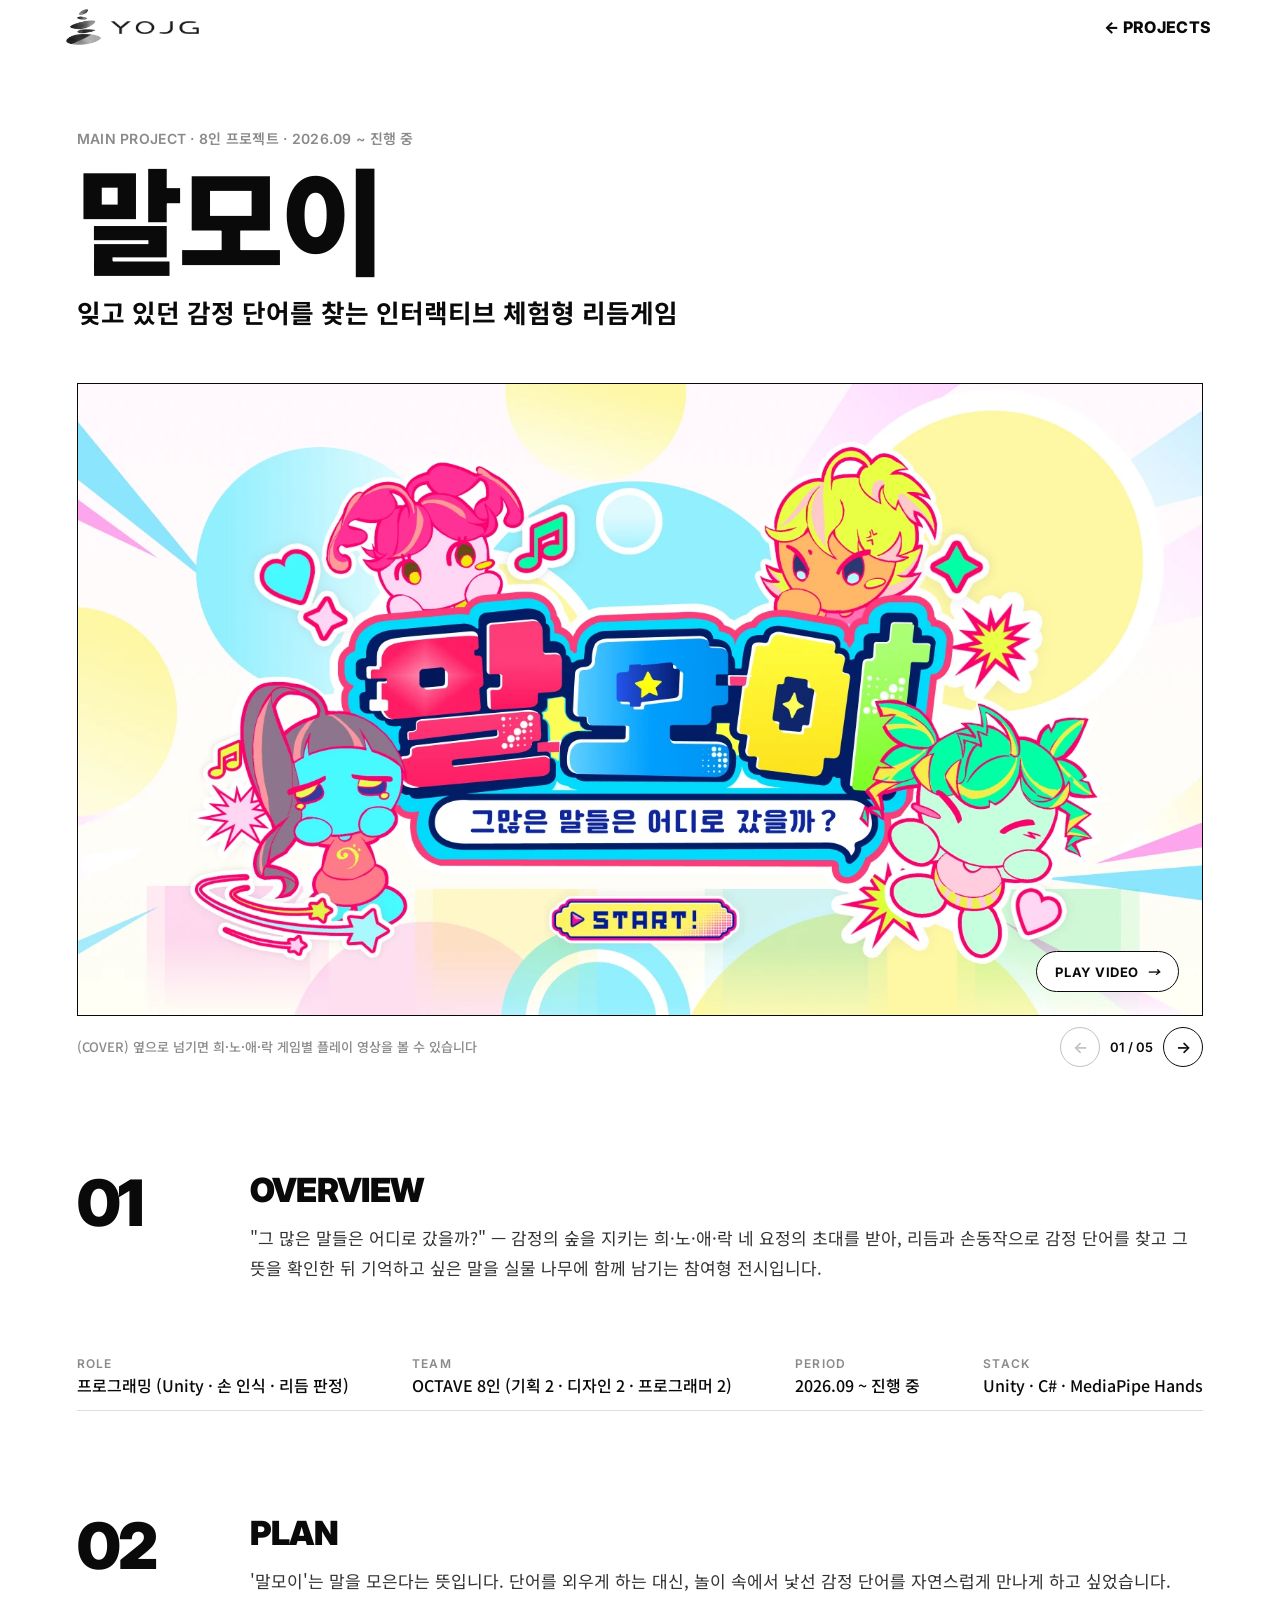
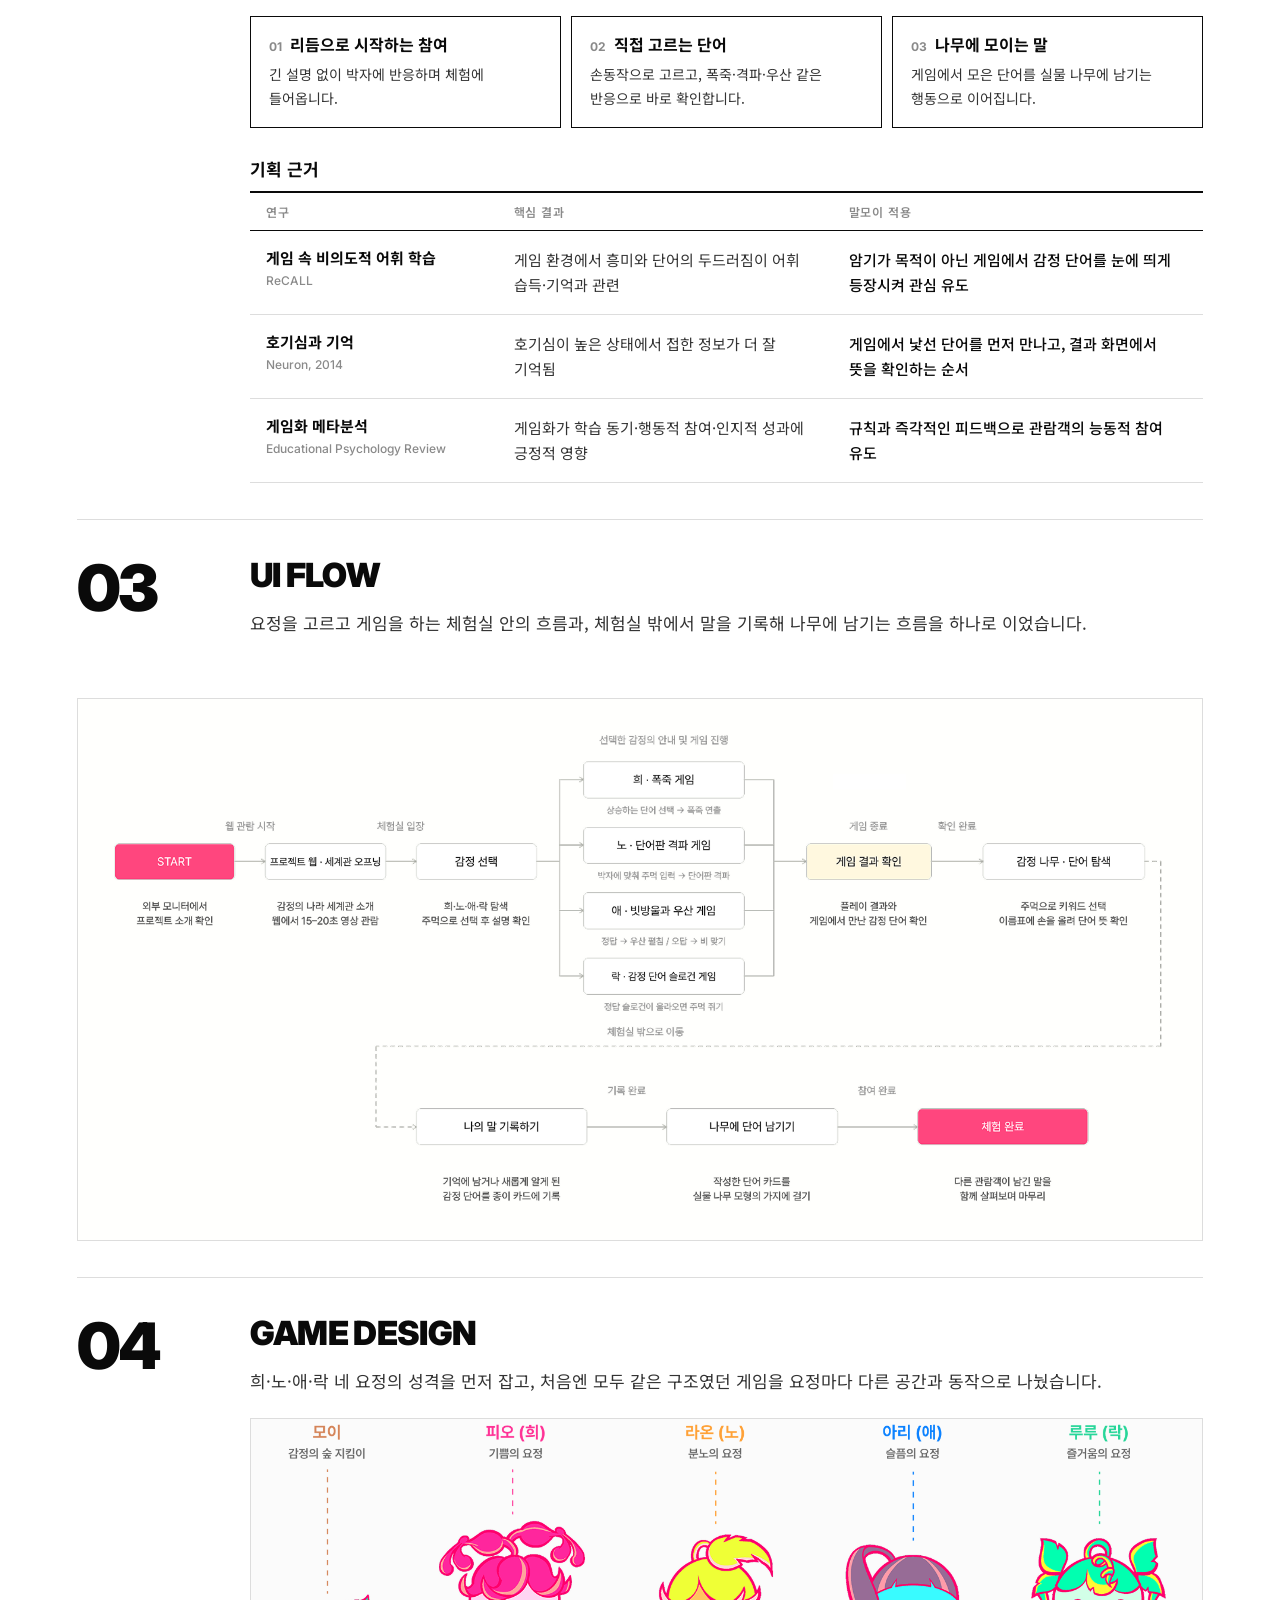
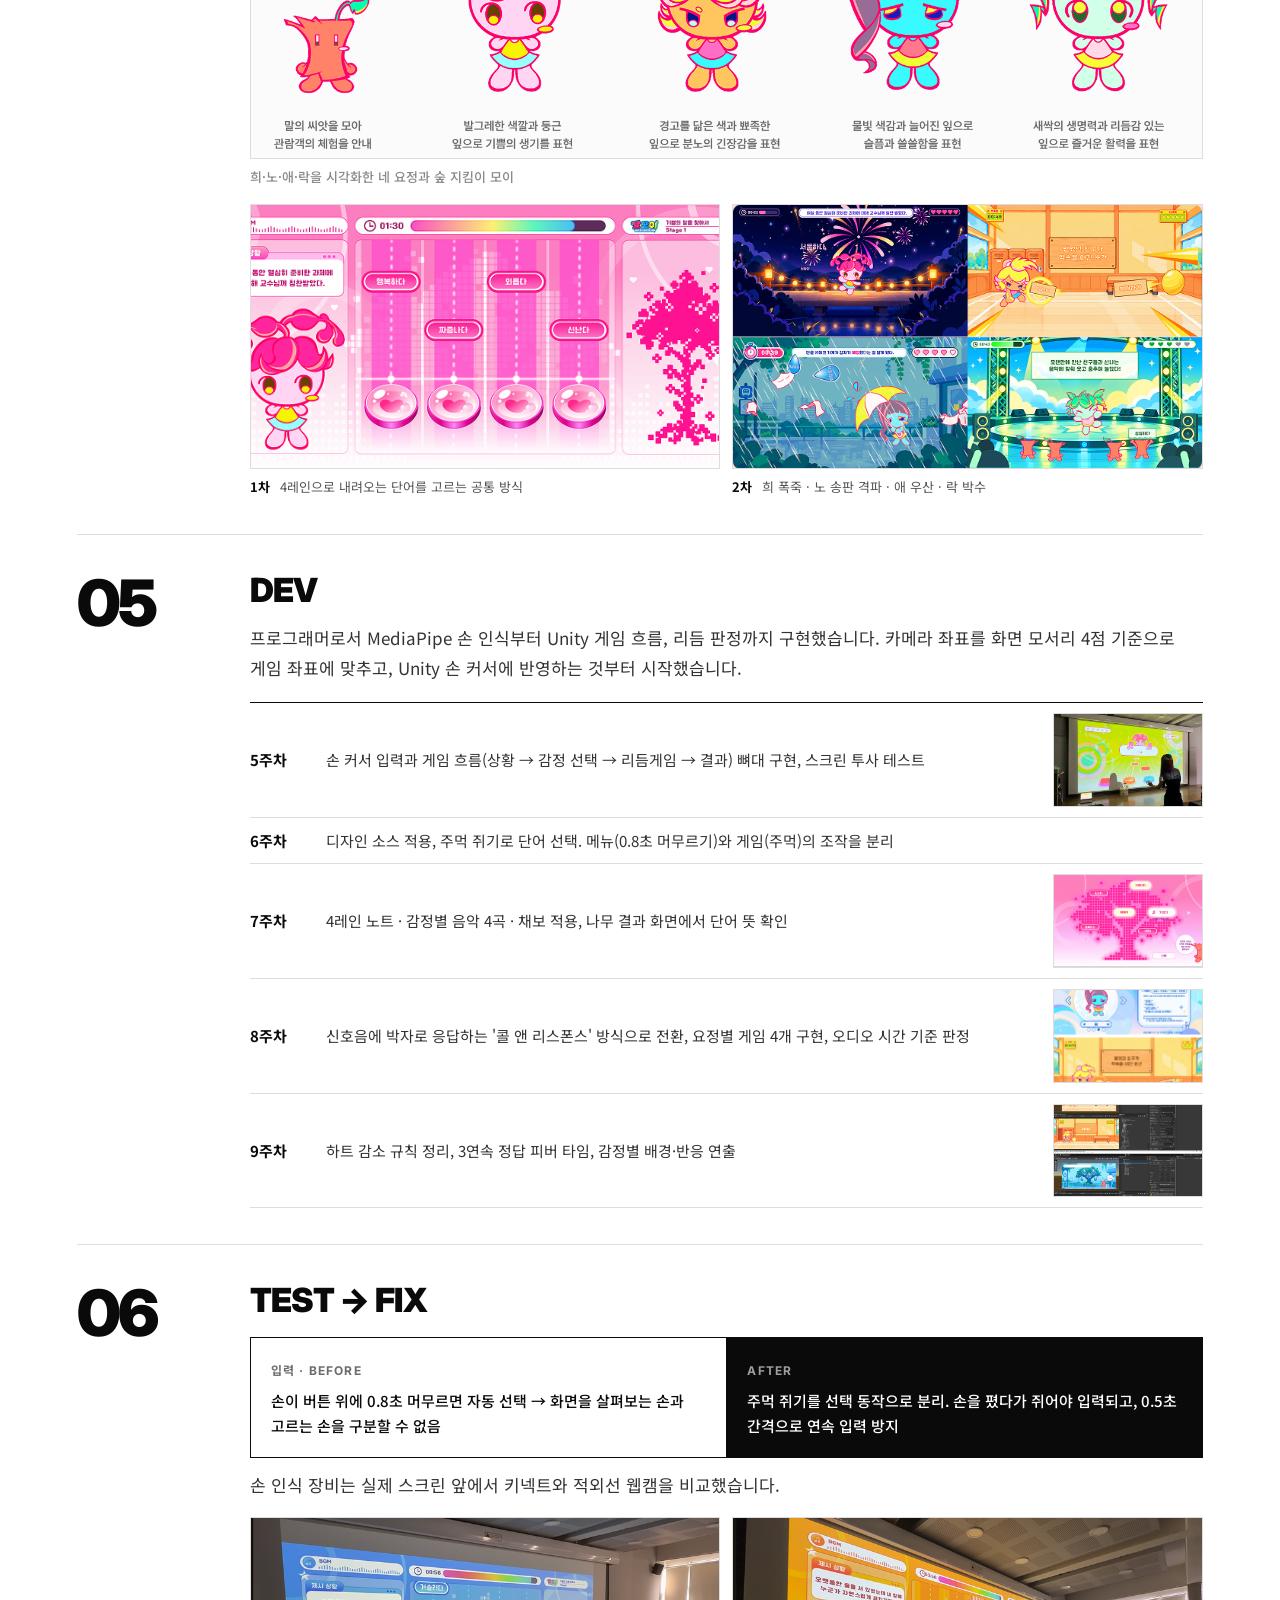
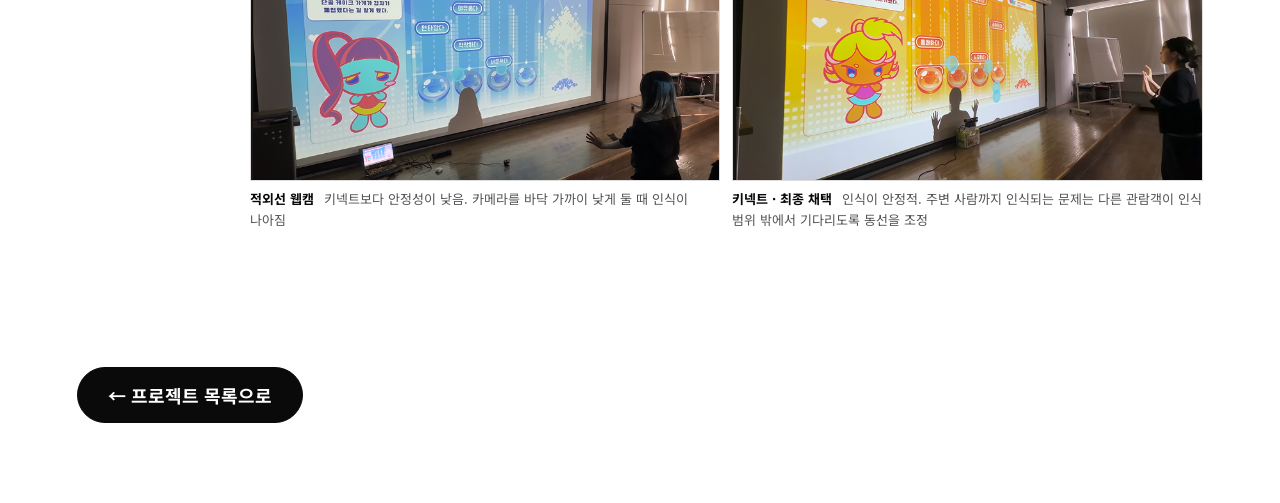
==== commit 031d1522: "Add files via upload" ====
--- a/malmoi.html
+++ b/malmoi.html
@@ -13,7 +13,7 @@
   <link rel="preconnect" href="https://fonts.gstatic.com" crossorigin>
   <link href="https://fonts.googleapis.com/css2?family=Inter:wght@300;400;600;800;900&family=Noto+Sans+KR:wght@300;400;500;700&display=swap" rel="stylesheet">
   <link rel="stylesheet" href="css/style.css?v=20261112j">
-  <link rel="stylesheet" href="css/detail.css?v=20261111s">
+  <link rel="stylesheet" href="css/detail.css?v=20261118x">
 </head>
 <body class="scrolled detail">
 
@@ -26,7 +26,7 @@
     <header class="dt__hero">
       <p class="dt__meta">MAIN PROJECT · 8인 프로젝트 · 2026.09 ~ 진행 중</p>
       <h1>말모이</h1>
-      <p class="dt__lead">잊고 있던 감정 단어를 찾는<br>인터랙티브 체험형 리듬게임</p>
+      <p class="dt__lead">잊고 있던 감정 단어를 찾는 인터랙티브 체험형 리듬게임</p>
     </header>
 
     <!-- 대표 이미지 → 옆으로 넘기면 플레이 영상 -->
@@ -34,7 +34,16 @@
       <div class="dt__track" id="dtTrack" tabindex="0">
         <div class="dt__slide dt__cover" role="img" aria-label="말모이 대표 이미지"></div>
         <div class="dt__slide">
-          <video id="dtVideo" src="assets/malmoi-play.mp4" poster="assets/malmoi-play-poster.webp" muted loop playsinline controls preload="metadata" aria-label="말모이 플레이 영상"></video>
+          <video src="assets/malmoi-play.mp4" poster="assets/malmoi-play-poster.webp" muted loop playsinline controls preload="metadata" aria-label="희 게임 플레이 영상"></video>
+        </div>
+        <div class="dt__slide">
+          <video src="assets/malmoi-no.mp4" poster="assets/malmoi-no-poster.webp" muted loop playsinline controls preload="none" aria-label="노 게임 플레이 영상"></video>
+        </div>
+        <div class="dt__slide">
+          <video src="assets/malmoi-ae.mp4" poster="assets/malmoi-ae-poster.webp" muted loop playsinline controls preload="none" aria-label="애 게임 플레이 영상"></video>
+        </div>
+        <div class="dt__slide">
+          <video src="assets/malmoi-rak.mp4" poster="assets/malmoi-rak-poster.webp" muted loop playsinline controls preload="none" aria-label="락 게임 플레이 영상"></video>
         </div>
       </div>
       <button class="dt__play" id="dtPlay" type="button">PLAY VIDEO <i aria-hidden="true">→</i></button>
@@ -42,20 +51,25 @@
         <p class="dt__cap" id="dtCap" aria-live="polite"></p>
         <div class="dt__nav">
           <button type="button" id="dtPrev" aria-label="이전">←</button>
-          <span id="dtCount">01 / 02</span>
+          <span id="dtCount">01 / 05</span>
           <button type="button" id="dtNext" aria-label="다음">→</button>
         </div>
       </div>
     </div>
     <script>
       (() => {
-        const track = document.getElementById('dtTrack'), video = document.getElementById('dtVideo');
+        const track = document.getElementById('dtTrack');
+        const videos = [...track.children].map(s => s.querySelector('video'));
         const prev = document.getElementById('dtPrev'), next = document.getElementById('dtNext');
         const cap = document.getElementById('dtCap'), count = document.getElementById('dtCount');
         const play = document.getElementById('dtPlay');
         const reduce = matchMedia('(prefers-reduced-motion: reduce)').matches;
-        const CAPS = ['(COVER) 옆으로 넘기면 실제 플레이 영상을 볼 수 있습니다',
-                      '(PLAY) 손을 레인 위로 움직여 감정 단어를 받는 실제 플레이 화면 · 소리는 영상 우측 하단에서 켤 수 있습니다'];
+        const SOUND = ' · 소리는 영상 우측 하단에서 켤 수 있습니다';
+        const CAPS = ['(COVER) 옆으로 넘기면 희·노·애·락 게임별 플레이 영상을 볼 수 있습니다',
+                      '(희) 기쁨의 요정 피오의 게임 플레이 화면' + SOUND,
+                      '(노) 다가오는 단어판을 주먹 쥐기로 격파하는 플레이 화면' + SOUND,
+                      '(애) 손을 쥐었다 펴서 빗방울 단어를 우산으로 막는 플레이 화면' + SOUND,
+                      '(락) 정답 슬로건이 올라올 때 박수로 응답하는 플레이 화면' + SOUND];
         const N = track.children.length;
         let idx = -1;
         const go = i => track.scrollTo({ left: i * track.clientWidth, behavior: reduce ? 'auto' : 'smooth' });
@@ -68,8 +82,11 @@
           prev.disabled = i === 0; next.disabled = i === N - 1;
           play.hidden = i !== 0;
           /* 영상 슬라이드에 오면 재생, 벗어나면 멈춤 (움직임 줄이기 사용자는 직접 재생) */
-          if (i === 1 && !reduce) video.play().catch(() => {});
-          else if (i !== 1) video.pause();
+          videos.forEach((v, k) => {
+            if (!v) return;
+            if (k === i && !reduce) v.play().catch(() => {});
+            else if (k !== i) v.pause();
+          });
         };
         track.addEventListener('scroll', () => requestAnimationFrame(update), { passive: true });
         addEventListener('resize', () => { track.scrollLeft = idx * track.clientWidth; });
@@ -84,47 +101,100 @@
       })();
     </script>
 
-    <section class="dt__sec">
-      <h2><span>(01)</span>OVERVIEW</h2>
-      <p class="dt__txt">"우리는 얼마나 많은 말을 잃었을까"라는 질문에서 출발한 프로젝트입니다. 익숙한 감정 단어에서 시작해 더 섬세한 우리말 감정 단어를 발견하고, 선택이 쌓일수록 숲이 완성되는 과정을 체험합니다.</p>
-      <dl class="dt__info">
-        <div><dt>ROLE</dt><dd>기획 · 디자인 · 프로그래밍</dd></div>
-        <div><dt>TEAM</dt><dd>8인</dd></div>
+    <section class="dt__sec pc__step">
+      <div class="pc__head"><b>01</b></div>
+      <div class="pc__body">
+        <h2 class="pc__title">OVERVIEW</h2>
+        <p>"그 많은 말들은 어디로 갔을까?" — 감정의 숲을 지키는 희·노·애·락 네 요정의 초대를 받아, 리듬과 손동작으로 감정 단어를 찾고 그 뜻을 확인한 뒤 기억하고 싶은 말을 실물 나무에 함께 남기는 참여형 전시입니다.</p>
+      </div>
+      <dl class="dt__info pc__span">
+        <div><dt>ROLE</dt><dd>프로그래밍 (Unity · 손 인식 · 리듬 판정)</dd></div>
+        <div><dt>TEAM</dt><dd>OCTAVE 8인 (기획 2 · 디자인 2 · 프로그래머 2)</dd></div>
         <div><dt>PERIOD</dt><dd>2026.09 ~ 진행 중</dd></div>
         <div><dt>STACK</dt><dd>Unity · C# · MediaPipe Hands</dd></div>
       </dl>
     </section>
 
-    <section class="dt__sec">
-      <h2><span>(02)</span>PLAN · DESIGN · DEV</h2>
-      <div class="dt__three">
-        <article>
-          <h3>기획<small>PLAN</small></h3>
-          <p>상황 → 감정 선택 → 리듬 플레이 → 결과 → 데이터가 나무로 이동하는 게임 흐름을 설계했습니다.</p>
-        </article>
-        <article>
-          <h3>디자인<small>DESIGN</small></h3>
-          <p>단어를 맞힐 때마다 나무가 5단계로 성장하고, 감정별 BGM·비트맵과 효과음이 연동되는 시청각 연출을 구성했습니다.</p>
-        </article>
-        <article>
-          <h3>개발<small>DEV</small></h3>
-          <p>웹캠 기반 MediaPipe Hands로 손 위치를 인식해, 손을 레인 버튼에 올려 감정 단어를 받는 입력 방식을 구현했습니다.</p>
-        </article>
-      </div>
-    </section>
-
-    <section class="dt__sec" id="ts">
-      <h2><span>(03)</span>TROUBLE SHOOTING</h2>
-      <article class="ts">
-        <h3>손을 버튼 위에 올려 두기만 해도 선택되는 문제</h3>
-        <dl>
-          <div><dt>문제</dt><dd>감정 단어를 고르려는 의도가 없어도, 손이 레인 버튼 위에 머물기만 하면 선택이 되어 버렸습니다. 같은 입력이 연속으로 들어오는 일도 있었습니다.</dd></div>
-          <div><dt>원인 · 과정</dt><dd>기능은 분명히 동작하는데 "의도한 선택"과 "우연히 걸친 손"을 구분하지 못하는 것이 원인이라고 보았습니다. 오류를 고치는 문제가 아니라, 사용자가 어떤 행동을 선택이라고 느끼는가를 다시 정의해야 하는 문제였습니다.</dd></div>
-          <div><dt>해결</dt><dd>올려 두기만 해도 선택되던 입력 방식을 변경하고, 연속 입력을 막는 처리를 추가했습니다.</dd></div>
-          <div><dt>배운 점</dt><dd>인터랙션은 기능을 구현하는 것에서 끝나지 않고, 사용자가 의도한 방식으로 작동하는지 세밀하게 검토하는 과정까지 포함한다는 것을 배웠습니다.</dd></div>
-        </dl>
-      </article>
-      <p class="dt__txt">구현 과정에서 예상과 다른 결과가 나타나면 기능만 고치고 넘어가지 않고, 원인을 찾아 해결될 때까지 파고드는 것을 원칙으로 삼고 있습니다.</p>
+    <section class="dt__sec" id="process">
+
+      <ol class="pc">
+        <li class="pc__step">
+          <div class="pc__head"><b>02</b></div>
+          <div class="pc__body">
+            <h3>PLAN</h3>
+            <p>'말모이'는 말을 모은다는 뜻입니다. 단어를 외우게 하는 대신, 놀이 속에서 낯선 감정 단어를 자연스럽게 만나게 하고 싶었습니다.</p>
+            <ol class="pc__refs">
+              <li><h4>리듬으로 시작하는 참여</h4><p>긴 설명 없이 박자에 반응하며 체험에 들어옵니다.</p></li>
+              <li><h4>직접 고르는 단어</h4><p>손동작으로 고르고, 폭죽·격파·우산 같은 반응으로 바로 확인합니다.</p></li>
+              <li><h4>나무에 모이는 말</h4><p>게임에서 모은 단어를 실물 나무에 남기는 행동으로 이어집니다.</p></li>
+            </ol>
+            <table class="pc__research">
+              <caption>기획 근거</caption>
+              <thead><tr><th scope="col">연구</th><th scope="col">핵심 결과</th><th scope="col">말모이 적용</th></tr></thead>
+              <tbody>
+                <tr><th scope="row">게임 속 비의도적 어휘 학습<small>ReCALL</small></th><td data-label="핵심 결과">게임 환경에서 흥미와 단어의 두드러짐이 어휘 습득·기억과 관련</td><td data-label="말모이 적용">암기가 목적이 아닌 게임에서 감정 단어를 눈에 띄게 등장시켜 관심 유도</td></tr>
+                <tr><th scope="row">호기심과 기억<small>Neuron, 2014</small></th><td data-label="핵심 결과">호기심이 높은 상태에서 접한 정보가 더 잘 기억됨</td><td data-label="말모이 적용">게임에서 낯선 단어를 먼저 만나고, 결과 화면에서 뜻을 확인하는 순서</td></tr>
+                <tr><th scope="row">게임화 메타분석<small>Educational Psychology Review</small></th><td data-label="핵심 결과">게임화가 학습 동기·행동적 참여·인지적 성과에 긍정적 영향</td><td data-label="말모이 적용">규칙과 즉각적인 피드백으로 관람객의 능동적 참여 유도</td></tr>
+              </tbody>
+            </table>
+          </div>
+        </li>
+
+        <li class="pc__step">
+          <div class="pc__head"><b>03</b></div>
+          <div class="pc__body">
+            <h3>UI FLOW</h3>
+            <p>요정을 고르고 게임을 하는 체험실 안의 흐름과, 체험실 밖에서 말을 기록해 나무에 남기는 흐름을 하나로 이었습니다.</p>
+          </div>
+          <figure class="pc__wide">
+            <img src="assets/malmoi/ui-flow.png" alt="체험 UI 플로우: START → 프로젝트 웹·세계관 오프닝 → 감정 선택 → 희 폭죽 / 노 단어판 격파 / 애 빗방울과 우산 / 락 감정 단어 슬로건 게임 → 게임 결과 확인 → 감정 나무·단어 탐색 → 체험실 밖으로 이동 → 나의 말 기록하기 → 나무에 단어 남기기 → 체험 완료" loading="lazy" width="1590" height="725">
+          </figure>
+        </li>
+
+        <li class="pc__step">
+          <div class="pc__head"><b>04</b></div>
+          <div class="pc__body">
+            <h3>GAME DESIGN</h3>
+            <p>희·노·애·락 네 요정의 성격을 먼저 잡고, 처음엔 모두 같은 구조였던 게임을 요정마다 다른 공간과 동작으로 나눴습니다.</p>
+            <figure class="pc__fig"><img src="assets/malmoi/characters.webp?v=3" alt="모이, 피오(희), 라온(노), 아리(애), 루루(락) 캐릭터" loading="lazy" width="1600" height="570"><figcaption>희·노·애·락을 시각화한 네 요정과 숲 지킴이 모이</figcaption></figure>
+            <div class="pc__pair">
+              <figure><img src="assets/malmoi/design-v1.webp?v=3" alt="1차 공통 리듬게임 화면" loading="lazy" width="642" height="300"><figcaption><b>1차</b> 4레인으로 내려오는 단어를 고르는 공통 방식</figcaption></figure>
+              <figure><img src="assets/malmoi/design-v2.webp?v=3" alt="2차 요정별 리듬게임 화면 4종" loading="lazy" width="616" height="348"><figcaption><b>2차</b> 희 폭죽 · 노 송판 격파 · 애 우산 · 락 박수</figcaption></figure>
+            </div>
+          </div>
+        </li>
+
+        <li class="pc__step">
+          <div class="pc__head"><b>05</b></div>
+          <div class="pc__body">
+            <h3>DEV</h3>
+            <p>프로그래머로서 MediaPipe 손 인식부터 Unity 게임 흐름, 리듬 판정까지 구현했습니다. 카메라 좌표를 화면 모서리 4점 기준으로 게임 좌표에 맞추고, Unity 손 커서에 반영하는 것부터 시작했습니다.</p>
+            <ol class="pc__weeks">
+              <li><b>5주차</b><span>손 커서 입력과 게임 흐름(상황 → 감정 선택 → 리듬게임 → 결과) 뼈대 구현, 스크린 투사 테스트</span><img src="assets/malmoi/week5.webp?v=3" alt="5주차 스크린 투사 손 인식 테스트" loading="lazy" width="549" height="299"></li>
+              <li><b>6주차</b><span>디자인 소스 적용, 주먹 쥐기로 단어 선택. 메뉴(0.8초 머무르기)와 게임(주먹)의 조작을 분리</span></li>
+              <li><b>7주차</b><span>4레인 노트 · 감정별 음악 4곡 · 채보 적용, 나무 결과 화면에서 단어 뜻 확인</span><img src="assets/malmoi/week7-tree.webp?v=3" alt="7주차 나무 결과 화면" loading="lazy" width="483" height="226"></li>
+              <li><b>8주차</b><span>신호음에 박자로 응답하는 '콜 앤 리스폰스' 방식으로 전환, 요정별 게임 4개 구현, 오디오 시간 기준 판정</span><img src="assets/malmoi/week8.webp?v=3" alt="8주차 캐릭터 선택과 노 격파 게임 화면" loading="lazy" width="595" height="563"></li>
+              <li><b>9주차</b><span>하트 감소 규칙 정리, 3연속 정답 피버 타임, 감정별 배경·반응 연출</span><img src="assets/malmoi/week9.webp?v=3" alt="9주차 Unity 작업 화면" loading="lazy" width="523" height="550"></li>
+            </ol>
+          </div>
+        </li>
+
+        <li class="pc__step">
+          <div class="pc__head"><b>06</b></div>
+          <div class="pc__body">
+            <h3>TEST → FIX</h3>
+            <div class="pc__ba">
+              <div><em>입력 · BEFORE</em><p>손이 버튼 위에 0.8초 머무르면 자동 선택 → 화면을 살펴보는 손과 고르는 손을 구분할 수 없음</p></div>
+              <div><em>AFTER</em><p>주먹 쥐기를 선택 동작으로 분리. 손을 폈다가 쥐어야 입력되고, 0.5초 간격으로 연속 입력 방지</p></div>
+            </div>
+            <p>손 인식 장비는 실제 스크린 앞에서 키넥트와 적외선 웹캠을 비교했습니다.</p>
+            <div class="pc__pair">
+              <figure><img src="assets/malmoi/ir-webcam.webp?v=3" alt="적외선 웹캠으로 손 인식 테스트하는 모습" loading="lazy" width="736" height="410"><figcaption><b>적외선 웹캠</b> 키넥트보다 안정성이 낮음. 카메라를 바닥 가까이 낮게 둘 때 인식이 나아짐</figcaption></figure>
+              <figure><img src="assets/malmoi/kinect.webp?v=3" alt="키넥트로 손 인식 테스트하는 모습" loading="lazy" width="738" height="411"><figcaption><b>키넥트 · 최종 채택</b> 인식이 안정적. 주변 사람까지 인식되는 문제는 다른 관람객이 인식 범위 밖에서 기다리도록 동선을 조정</figcaption></figure>
+            </div>
+          </div>
+        </li>
+      </ol>
     </section>
 
     <footer class="dt__foot"><a class="btn btn--fill" href="index.html#projects">← 프로젝트 목록으로</a></footer>
--- a/css/style.css
+++ b/css/style.css
@@ -1,6 +1,6 @@
 :root{
   --ink:#0a0a0a; --bg:#fff; --gray:#d9d9d9; --paper:#efeae4; --mute:#8a8a8a;
-  --line:#3d8fd0; /* 파랑 = 연결선 (과정) : 선 · BAR */
+  --line:#3d8fd0; /* 파랑 = 연결선 (과정) : 선 · BAR */
   --hl:#f4e86d;   /* 노랑 = 점 (결과·포인트) : 점 · 형광펜. 원래 메인의 노란 선 색 */
   --pad:clamp(20px,4.5vw,64px);
   --en:'Inter','Noto Sans KR',sans-serif; --kr:'Noto Sans KR','Inter',sans-serif;
@@ -31,7 +31,19 @@
 .reveal.in{opacity:1;transform:none}
 
 main{position:relative;overflow-x:clip}
-
+/* 예전 메인의 흐름선 (파랑·검정·노랑) */
+.flow{position:absolute;left:0;top:0;width:100%;height:100vh;z-index:1;overflow:visible;pointer-events:none;will-change:transform}
+.flow line{stroke-width:12;stroke-linecap:butt}
+/* 선의 교차점 태그 (돌탑보다 위) */
+.flowtags{position:absolute;left:0;top:0;width:100%;height:0;z-index:3;pointer-events:none;will-change:transform}
+.ftag{position:absolute;left:0;top:0;display:flex;align-items:center;gap:6px;white-space:nowrap}
+.ftag>*{opacity:0;transform:translateY(8px);transition:opacity .5s ease,transform .5s ease}
+.ftag.on>*{opacity:1;transform:none}
+.ftag i{width:18px;height:18px;margin:-9px 0 0 -9px;position:absolute;left:0;top:0;border-radius:50%;background:var(--hl);border:3px solid var(--line)}
+.ftag em{position:absolute;left:18px;top:0;translate:0 -50%;padding:7px 14px;border-radius:99px;background:#fff;font:800 clamp(11px,.85vw,15px)/1 var(--en);font-style:normal;letter-spacing:.1em;color:var(--ink);box-shadow:0 2px 10px rgba(0,0,0,.08)}
+.ftag--flip em{left:auto;right:18px}
+.ftag small{font-size:1em;color:var(--mute)}
+@media (prefers-reduced-motion:reduce){.ftag>*{transition:none}}
 /* 텍스트 블록: 아무 영향도 받지 않는 완전한 흰색 */
 .pitem__info,.abt__body,.skl__group,.cts__hero>div:first-child,.cts__links,.cts__form{background:#fff}
 /* 텍스트가 선에 뚫리지 않도록 About 정보는 흰 배경 */
@@ -140,8 +152,8 @@
   .pshow__title span{position:static;display:block;margin:0 0 8px}
   .pshow__deco{width:46vw}
 }
-@media (max-width:1100px){.pshow__grid{grid-template-columns:repeat(2,minmax(0,1fr))}}
-@media (max-width:640px){.pshow__grid{grid-template-columns:1fr}}
+@media (max-width:1100px){.pshow__grid{grid-template-columns:repeat(2,minmax(0,1fr))}}
+@media (max-width:640px){.pshow__grid{grid-template-columns:1fr}}
 @media (prefers-reduced-motion:reduce){.pitem__thumb,.pitem__arrow{transition:none}}
 /* ---------- ABOUT v2 · 에디토리얼 ---------- */
 [hidden]{display:none !important}
@@ -196,16 +208,16 @@
 .skl__group li:hover{background:var(--ink);color:#fff}
 .skl__no{font:700 clamp(11px,.9vw,13px)/1 var(--en);color:var(--mute)}
 .skl__group li b{font:800 clamp(24px,2.7vw,40px)/1.15 var(--en);letter-spacing:-.03em}
-.skl__group li p{font:400 clamp(13px,1.1vw,17px)/1.5 var(--kr);opacity:.8;transform-origin:left center;transition:transform .35s cubic-bezier(.2,.7,.2,1),opacity .35s}
-/* 호버 : 설명은 작고 연하게 아래로, 그 위에 숙련도 BAR + 수치 */
-.skl__desc{position:relative}
-.skl__bar{position:absolute;left:0;right:0;bottom:calc(100% - 4px);display:flex;align-items:center;gap:12px;opacity:0;transform:translateY(6px);transition:opacity .3s,transform .35s cubic-bezier(.2,.7,.2,1);pointer-events:none}
-.skl__bar i{position:relative;flex:1;height:4px;background:rgba(255,255,255,.22);overflow:hidden}
-.skl__bar i::after{content:"";position:absolute;inset:0;width:calc(var(--v) * 1%);background:var(--line);transform:scaleX(0);transform-origin:left;transition:transform .7s cubic-bezier(.2,.7,.2,1) .05s}
-.skl__bar em{font:800 clamp(14px,1.1vw,18px)/1 var(--en);font-style:normal;min-width:3.2em;text-align:right}
-.skl__group li:hover .skl__bar{opacity:1;transform:none}
-.skl__group li:hover .skl__bar i::after{transform:scaleX(1)}
-.skl__group li:hover p{transform:translateY(12px) scale(.82);opacity:.5}
+.skl__group li p{font:400 clamp(13px,1.1vw,17px)/1.5 var(--kr);opacity:.8;transform-origin:left center;transition:transform .35s cubic-bezier(.2,.7,.2,1),opacity .35s}
+/* 호버 : 설명은 작고 연하게 아래로, 그 위에 숙련도 BAR + 수치 */
+.skl__desc{position:relative}
+.skl__bar{position:absolute;left:0;right:0;bottom:calc(100% - 4px);display:flex;align-items:center;gap:12px;opacity:0;transform:translateY(6px);transition:opacity .3s,transform .35s cubic-bezier(.2,.7,.2,1);pointer-events:none}
+.skl__bar i{position:relative;flex:1;height:4px;background:rgba(255,255,255,.22);overflow:hidden}
+.skl__bar i::after{content:"";position:absolute;inset:0;width:calc(var(--v) * 1%);background:var(--line);transform:scaleX(0);transform-origin:left;transition:transform .7s cubic-bezier(.2,.7,.2,1) .05s}
+.skl__bar em{font:800 clamp(14px,1.1vw,18px)/1 var(--en);font-style:normal;min-width:3.2em;text-align:right}
+.skl__group li:hover .skl__bar{opacity:1;transform:none}
+.skl__group li:hover .skl__bar i::after{transform:scaleX(1)}
+.skl__group li:hover p{transform:translateY(12px) scale(.82);opacity:.5}
 @media (prefers-reduced-motion:reduce){.skl__bar,.skl__bar i::after,.skl__group li p{transition:none}}
 .skl__used{display:flex;flex-wrap:wrap;gap:8px;justify-content:flex-end}
 .skl__used a{font:500 clamp(12px,.95vw,14px)/1.6 var(--kr);border:1.5px solid currentColor;border-radius:99px;padding:2px 14px;transition:background .2s,color .2s}
@@ -213,7 +225,7 @@
 .skl__group li:hover .skl__used a:hover,.skl__group li:hover .skl__used a:focus-visible{background:#fff;color:var(--ink)}
 @media (max-width:860px){
   .skl__group li{grid-template-columns:36px minmax(0,1fr);row-gap:6px}
-  .skl__group li .skl__desc,.skl__used{grid-column:2}
+  .skl__group li .skl__desc,.skl__used{grid-column:2}
   .skl__desc{margin-top:22px}
   .skl__used{justify-content:flex-start}
   .skl__count{display:none}
@@ -251,7 +263,13 @@
 .cts .foot{max-width:1440px;margin:clamp(60px,9vw,130px) auto 0;width:calc(100% - 2*clamp(20px,6vw,115px))}
 
 /* ---------- HERO v2 · 왼쪽 타이틀 / 오른쪽 돌탑 ---------- */
-.hero2{position:relative;min-height:100vh;min-height:100svh;overflow:hidden;display:flex;align-items:center;padding:110px 0 90px}
+/* 메인 = 딱 한 화면. 돌탑은 위에 붙여서 아래쪽에 선이 만나는 점(태그)이 모두 보이게 */
+.hero2{position:relative;height:100vh;height:100svh;min-height:600px;overflow:hidden;display:flex;align-items:stretch;padding:60px 0 0}
+.hero2__tower{align-self:start}
+/* 선이 지나가도 글자가 뚫리지 않게 흰 바탕 */
+.hero2__big,.hero2__kr{width:fit-content;background:#fff}
+/* 프로젝트 이미지가 파랑 선을 덮음 */
+.pshow{z-index:2}
 .hero2__wrap{position:relative;z-index:2;width:100%;max-width:1760px;margin:0 auto;padding:0 clamp(20px,5vw,96px);display:grid;grid-template-columns:11fr 9fr;gap:clamp(16px,3vw,56px);align-items:center}
 .hero2__main{will-change:opacity,transform}
 .hero2__eyebrow{font:700 clamp(11px,.9vw,13px)/1 var(--en);letter-spacing:.14em;color:var(--mute);margin-bottom:clamp(14px,1.6vw,24px)}
@@ -262,103 +280,103 @@
 .hero2__big{margin-top:clamp(20px,2.6vw,40px);font:800 clamp(18px,2.2vw,36px)/1.15 var(--en);letter-spacing:-.03em}
 .hero2__kr{margin-top:clamp(8px,1vw,14px);font:400 clamp(14px,1.2vw,19px)/1.6 var(--kr);color:#444}
 .hero2__scroll{position:absolute;z-index:3;left:50%;bottom:26px;transform:translateX(-50%);font:700 clamp(16px,1.4vw,22px)/1 var(--en)}
-.hero2__tower{position:relative;justify-self:center;height:min(88vh,900px);aspect-ratio:614/911}
-/* 돌만 마우스·스크롤에 반응 (연결선 레이어 .tower__ov는 고정) */
-.hero2__tower>svg.tower:first-child{transform:translate3d(var(--mx,0px),calc(var(--py,0px) + var(--my,0px)),0) perspective(1000px) rotateY(var(--ry,0deg)) rotateX(var(--rx,0deg));transition:transform .45s cubic-bezier(.2,.7,.2,1)}
+.hero2__tower{position:relative;justify-self:center;height:min(calc(100svh - 205px),900px);aspect-ratio:614/911}
+/* 돌만 마우스·스크롤에 반응 (연결선 레이어 .tower__ov는 고정) */
+.hero2__tower>svg.tower:first-child{transform:translate3d(var(--mx,0px),calc(var(--py,0px) + var(--my,0px)),0) perspective(1000px) rotateY(var(--ry,0deg)) rotateX(var(--rx,0deg));transition:transform .45s cubic-bezier(.2,.7,.2,1)}
 .tower__ov{position:absolute;inset:0;pointer-events:none}
 @media (max-width:860px){
-  .hero2{align-items:flex-start;padding-top:96px}
+  .hero2{height:auto;min-height:100svh;align-items:flex-start;padding-top:96px}
   .hero2__wrap{grid-template-columns:1fr}
   .hero2__tower{height:min(40vh,340px);margin-top:8px}
 }
 @media (prefers-reduced-motion:reduce){.hero2__title span{transition:none;transform:none;opacity:1}.hero2__tower>svg{transition:none}}
 
 
-
-/* 돌탑의 세 층 태그 + 연결선 (좌표 단위 = 돌탑 viewBox). 원래의 파란 선을 '연결선'으로 재해석 */
-.tlink{fill:none;stroke:var(--line);stroke-width:10;stroke-linecap:butt;stroke-dasharray:1;stroke-dashoffset:1;transition:stroke-dashoffset 1.4s cubic-bezier(.6,0,.2,1) .4s}
-.ttag{opacity:0;transform:translateY(10px);transition:opacity .5s ease,transform .5s ease;transition-delay:calc(1s + var(--i) * .2s)}
-.ttag circle{fill:var(--hl);stroke:var(--line);stroke-width:3}
-.ttag rect{fill:#fff}
-.ttag text{font:800 19px/1 var(--en);letter-spacing:.1em;fill:var(--ink)}
-.ttag tspan{fill:var(--mute)}
-.is-done .tlink{stroke-dashoffset:0}
-.is-done .ttag{opacity:1;transform:none}
-.hero2__big b{color:var(--ink);font-weight:800;padding:0 .08em;background:linear-gradient(transparent 52%,var(--hl) 52%,var(--hl) 94%,transparent 94%);-webkit-box-decoration-break:clone;box-decoration-break:clone}
-@media (prefers-reduced-motion:reduce){.tlink,.ttag{transition:none}}
-/* SELECTED WORK ↓ : 아래 프로젝트로 이동 */
-.hero2__works{display:inline-flex;align-items:center;gap:8px;margin-top:clamp(28px,3.4vw,56px);font:700 clamp(11px,.85vw,13px)/1 var(--en);letter-spacing:.14em;color:var(--mute);transition:color .25s}
-.hero2__works i{font-style:normal;font-weight:400;font-size:1.15em;line-height:1;color:inherit;animation:worksBob 1.8s ease-in-out infinite}
-.hero2__works:hover,.hero2__works:focus-visible{color:var(--ink)}
-@keyframes worksBob{0%,100%{transform:translateY(0)}50%{transform:translateY(3px)}}
-@media (prefers-reduced-motion:reduce){.hero2__works i{animation:none}}
-
-/* ================= INTERACTION ================= */
-.hero2__head{position:relative}
-.hero2__title span{will-change:transform}
-
-/* 메인 : 돌이 아래부터 하나씩 내려와 쌓임 → 연결선 → 태그 */
-.hero2__tower .stone{opacity:0;animation:stoneDrop .8s cubic-bezier(.2,.8,.2,1) calc(.2s + var(--i) * .11s) both}
-@keyframes stoneDrop{from{opacity:0;transform:translateY(-90px)}to{opacity:1;transform:none}}
-.hero2__tower .tlink{transition-delay:1s}
-.hero2__tower .ttag{transition-delay:calc(1.4s + var(--i) * .18s)}
-
-/* 섹션 제목 : 아래에서 마스크를 뚫고 올라옴 */
-.pshow__title,.abt__title,.skl__title,.cts__title{clip-path:inset(100% -50% -30% -50%);transform:translateY(60px);transition:clip-path 1s cubic-bezier(.7,0,.2,1),transform 1s cubic-bezier(.7,0,.2,1)}
-.pshow__head.in .pshow__title,.reveal.in .abt__title,.reveal.in .skl__title,.reveal.in .cts__title{clip-path:inset(-30% -50% -30% -50%);transform:none}
-
-/* 프로젝트 카드 : 이미지가 아래에서 위로 닦이며 등장 + 순서대로 */
-.pitem.reveal{transform:none;opacity:1;transition:none}
-.pitem.reveal .pitem__media{clip-path:inset(100% 0 0 0);transition:clip-path 1s cubic-bezier(.7,0,.2,1) var(--d,0s)}
-.pitem.reveal .pitem__thumb{transform:scale(1.25);transition:transform 1.4s cubic-bezier(.2,.7,.2,1) var(--d,0s)}
-.pitem.reveal .pitem__info{opacity:0;transform:translateY(20px);transition:opacity .7s ease calc(var(--d,0s) + .35s),transform .7s cubic-bezier(.2,.7,.2,1) calc(var(--d,0s) + .35s)}
-.pitem.reveal.in .pitem__media{clip-path:inset(0)}
-.pitem.reveal.in .pitem__thumb{transform:none}
-.pitem.reveal.in:hover .pitem__thumb{transform:scale(1.03);transition-delay:0s}
-.pitem.reveal.in .pitem__info{opacity:1;transform:none}
-
-/* 스킬 : 줄마다 왼쪽에서 순서대로 */
-.skl__group li{opacity:0;transform:translateX(-40px)}
-.skl__group.in li{opacity:1;transform:none;transition:background .25s,color .25s,opacity .6s ease calc(var(--d,0s)),transform .8s cubic-bezier(.2,.7,.2,1) calc(var(--d,0s))}
-
-/* 어바웃 사진 : 위에서 아래로 열림 */
-.abt__photo.reveal{position:relative;transform:none}
-.abt__photo.reveal::after{content:"";position:absolute;inset:0;background:#fff;transform-origin:bottom;transition:transform 1.2s cubic-bezier(.7,0,.2,1) .1s}
-.abt__photo.reveal.in::after{transform:scaleY(0)}
-
-@media (prefers-reduced-motion:reduce){
-  .hero2__tower .stone,.pshow__title,.abt__title,.skl__title,.cts__title,.pitem.reveal .pitem__media,.pitem.reveal .pitem__thumb,.pitem.reveal .pitem__info,.skl__group li{animation:none;transition:none;opacity:1;transform:none;clip-path:none}
-  .abt__photo.reveal::after{display:none}
-}
-
-/* ================= 돌탑 언어를 모든 섹션으로 ================= */
-/* 공통 '층 표시' : 돌탑 층 끝점처럼 지그재그로 놓인 점 + 얇은 연결선 (맡은 층만 파랑) */
-.lyr{display:block;margin-top:14px;line-height:0}
-.lyr svg{display:block;width:210px;height:34px;overflow:visible}
-.lyr__ln{stroke:#dcdcdc;stroke-width:1}
-.lyr__ln.is-on{stroke:var(--line)}
-.lyr__i circle{fill:#fff;stroke:#cfcfcf;stroke-width:1.2}
-.lyr__i text{font:700 9px var(--en);letter-spacing:.12em;fill:#b5b5b5}
-.lyr__i.is-on circle{fill:var(--hl);stroke:var(--line);stroke-width:1}
-.lyr__i.is-on text{fill:var(--ink)}
-.skl__group h3{align-items:center}
-.pshow__title span,.skl__title span,.cts__title span{color:var(--ink);padding:0 .15em;background:linear-gradient(transparent 52%,var(--hl) 52%,var(--hl) 94%,transparent 94%);-webkit-box-decoration-break:clone;box-decoration-break:clone}
-
-/* ABOUT : WHAT I DO = 돌탑의 세 층을 옆으로 펼친 것. 돌 + 점 + 연결선 → EXPERIENCE */
-.abt__what ol{position:relative}
-.abt__what ol::before{content:"";position:absolute;left:6px;right:0;top:69px;height:1px;background:var(--line);transform:scaleX(0);transform-origin:left;transition:transform 1.3s cubic-bezier(.7,0,.2,1) .3s}
-.abt__what ol::after{content:"EXPERIENCE →";position:absolute;right:0;top:50px;font:800 10px/1 var(--en);letter-spacing:.14em;color:var(--ink);padding:0 .2em;background:linear-gradient(transparent 52%,var(--hl) 52%,var(--hl) 94%,transparent 94%);-webkit-box-decoration-break:clone;box-decoration-break:clone;opacity:0;transition:opacity .5s 1.4s}
-.abt__what.in ol::before{transform:none}
-.abt__what.in ol::after{opacity:1}
-.abt__stone{display:flex!important;align-items:flex-end;height:56px;margin:0!important}
-.abt__stone img{height:100%;width:auto;max-width:100%;object-fit:contain;object-position:left bottom}
-.abt__dot{position:relative;z-index:1;display:block;width:14px;height:14px;margin:6px 0 16px;border-radius:50%;background:var(--hl);border:1.5px solid var(--line);box-sizing:border-box}
-
-@media (max-width:860px){.abt__what ol::before,.abt__what ol::after{display:none}}
-@media (prefers-reduced-motion:reduce){.abt__what ol::before,.abt__what ol::after{transition:none}}
-
-/* 가만히 있어도 보이는 움직임 (6초 반복)
-   태그는 고정, 돌들만 살짝 움직임 */
-.hero2__tower .stone{animation:stoneDrop .8s cubic-bezier(.2,.8,.2,1) calc(.2s + var(--i) * .11s) both,stoneNudge 6s ease-in-out calc(5s + var(--i) * .06s) infinite}
-@keyframes stoneNudge{0%,18%,100%{translate:0 0}6%{translate:0 calc(-3px - var(--i) * 1.4px)}12%{translate:0 1px}}
+
+/* 돌탑의 세 층 태그 + 연결선 (좌표 단위 = 돌탑 viewBox). 원래의 파란 선을 '연결선'으로 재해석 */
+.tlink{fill:none;stroke:var(--line);stroke-width:10;stroke-linecap:butt;stroke-dasharray:1;stroke-dashoffset:1;transition:stroke-dashoffset 1.4s cubic-bezier(.6,0,.2,1) .4s}
+.ttag{opacity:0;transform:translateY(10px);transition:opacity .5s ease,transform .5s ease;transition-delay:calc(1s + var(--i) * .2s)}
+.ttag circle{fill:var(--hl);stroke:var(--line);stroke-width:3}
+.ttag rect{fill:#fff}
+.ttag text{font:800 19px/1 var(--en);letter-spacing:.1em;fill:var(--ink)}
+.ttag tspan{fill:var(--mute)}
+.is-done .tlink{stroke-dashoffset:0}
+.is-done .ttag{opacity:1;transform:none}
+.hero2__big b{color:var(--ink);font-weight:800;padding:0 .08em;background:linear-gradient(transparent 52%,var(--hl) 52%,var(--hl) 94%,transparent 94%);-webkit-box-decoration-break:clone;box-decoration-break:clone}
+@media (prefers-reduced-motion:reduce){.tlink,.ttag{transition:none}}
+/* SELECTED WORK ↓ : 아래 프로젝트로 이동 */
+.hero2__works{display:inline-flex;align-items:center;gap:8px;margin-top:clamp(28px,3.4vw,56px);font:700 clamp(11px,.85vw,13px)/1 var(--en);letter-spacing:.14em;color:var(--mute);transition:color .25s}
+.hero2__works i{font-style:normal;font-weight:400;font-size:1.15em;line-height:1;color:inherit;animation:worksBob 1.8s ease-in-out infinite}
+.hero2__works:hover,.hero2__works:focus-visible{color:var(--ink)}
+@keyframes worksBob{0%,100%{transform:translateY(0)}50%{transform:translateY(3px)}}
+@media (prefers-reduced-motion:reduce){.hero2__works i{animation:none}}
+
+/* ================= INTERACTION ================= */
+.hero2__head{position:relative}
+.hero2__title span{will-change:transform}
+
+/* 메인 : 돌이 아래부터 하나씩 내려와 쌓임 → 연결선 → 태그 */
+.hero2__tower .stone{opacity:0;animation:stoneDrop .8s cubic-bezier(.2,.8,.2,1) calc(.2s + var(--i) * .11s) both}
+@keyframes stoneDrop{from{opacity:0;transform:translateY(-90px)}to{opacity:1;transform:none}}
+.hero2__tower .tlink{transition-delay:1s}
+.hero2__tower .ttag{transition-delay:calc(1.4s + var(--i) * .18s)}
+
+/* 섹션 제목 : 아래에서 마스크를 뚫고 올라옴 */
+.pshow__title,.abt__title,.skl__title,.cts__title{clip-path:inset(100% -50% -30% -50%);transform:translateY(60px);transition:clip-path 1s cubic-bezier(.7,0,.2,1),transform 1s cubic-bezier(.7,0,.2,1)}
+.pshow__head.in .pshow__title,.reveal.in .abt__title,.reveal.in .skl__title,.reveal.in .cts__title{clip-path:inset(-30% -50% -30% -50%);transform:none}
+
+/* 프로젝트 카드 : 이미지가 아래에서 위로 닦이며 등장 + 순서대로 */
+.pitem.reveal{transform:none;opacity:1;transition:none}
+.pitem.reveal .pitem__media{clip-path:inset(100% 0 0 0);transition:clip-path 1s cubic-bezier(.7,0,.2,1) var(--d,0s)}
+.pitem.reveal .pitem__thumb{transform:scale(1.25);transition:transform 1.4s cubic-bezier(.2,.7,.2,1) var(--d,0s)}
+.pitem.reveal .pitem__info{opacity:0;transform:translateY(20px);transition:opacity .7s ease calc(var(--d,0s) + .35s),transform .7s cubic-bezier(.2,.7,.2,1) calc(var(--d,0s) + .35s)}
+.pitem.reveal.in .pitem__media{clip-path:inset(0)}
+.pitem.reveal.in .pitem__thumb{transform:none}
+.pitem.reveal.in:hover .pitem__thumb{transform:scale(1.03);transition-delay:0s}
+.pitem.reveal.in .pitem__info{opacity:1;transform:none}
+
+/* 스킬 : 줄마다 왼쪽에서 순서대로 */
+.skl__group li{opacity:0;transform:translateX(-40px)}
+.skl__group.in li{opacity:1;transform:none;transition:background .25s,color .25s,opacity .6s ease calc(var(--d,0s)),transform .8s cubic-bezier(.2,.7,.2,1) calc(var(--d,0s))}
+
+/* 어바웃 사진 : 위에서 아래로 열림 */
+.abt__photo.reveal{position:relative;transform:none}
+.abt__photo.reveal::after{content:"";position:absolute;inset:0;background:#fff;transform-origin:bottom;transition:transform 1.2s cubic-bezier(.7,0,.2,1) .1s}
+.abt__photo.reveal.in::after{transform:scaleY(0)}
+
+@media (prefers-reduced-motion:reduce){
+  .hero2__tower .stone,.pshow__title,.abt__title,.skl__title,.cts__title,.pitem.reveal .pitem__media,.pitem.reveal .pitem__thumb,.pitem.reveal .pitem__info,.skl__group li{animation:none;transition:none;opacity:1;transform:none;clip-path:none}
+  .abt__photo.reveal::after{display:none}
+}
+
+/* ================= 돌탑 언어를 모든 섹션으로 ================= */
+/* 공통 '층 표시' : 돌탑 층 끝점처럼 지그재그로 놓인 점 + 얇은 연결선 (맡은 층만 파랑) */
+.lyr{display:block;margin-top:14px;line-height:0}
+.lyr svg{display:block;width:210px;height:34px;overflow:visible}
+.lyr__ln{stroke:#dcdcdc;stroke-width:1}
+.lyr__ln.is-on{stroke:var(--line)}
+.lyr__i circle{fill:#fff;stroke:#cfcfcf;stroke-width:1.2}
+.lyr__i text{font:700 9px var(--en);letter-spacing:.12em;fill:#b5b5b5}
+.lyr__i.is-on circle{fill:var(--hl);stroke:var(--line);stroke-width:1}
+.lyr__i.is-on text{fill:var(--ink)}
+.skl__group h3{align-items:center}
+.pshow__title span,.skl__title span,.cts__title span{color:var(--ink);padding:0 .15em;background:linear-gradient(transparent 52%,var(--hl) 52%,var(--hl) 94%,transparent 94%);-webkit-box-decoration-break:clone;box-decoration-break:clone}
+
+/* ABOUT : WHAT I DO = 돌탑의 세 층을 옆으로 펼친 것. 돌 + 점 + 연결선 → EXPERIENCE */
+.abt__what ol{position:relative}
+.abt__what ol::before{content:"";position:absolute;left:6px;right:0;top:69px;height:1px;background:var(--line);transform:scaleX(0);transform-origin:left;transition:transform 1.3s cubic-bezier(.7,0,.2,1) .3s}
+.abt__what ol::after{content:"EXPERIENCE →";position:absolute;right:0;top:50px;font:800 10px/1 var(--en);letter-spacing:.14em;color:var(--ink);padding:0 .2em;background:linear-gradient(transparent 52%,var(--hl) 52%,var(--hl) 94%,transparent 94%);-webkit-box-decoration-break:clone;box-decoration-break:clone;opacity:0;transition:opacity .5s 1.4s}
+.abt__what.in ol::before{transform:none}
+.abt__what.in ol::after{opacity:1}
+.abt__stone{display:flex!important;align-items:flex-end;height:56px;margin:0!important}
+.abt__stone img{height:100%;width:auto;max-width:100%;object-fit:contain;object-position:left bottom}
+.abt__dot{position:relative;z-index:1;display:block;width:14px;height:14px;margin:6px 0 16px;border-radius:50%;background:var(--hl);border:1.5px solid var(--line);box-sizing:border-box}
+
+@media (max-width:860px){.abt__what ol::before,.abt__what ol::after{display:none}}
+@media (prefers-reduced-motion:reduce){.abt__what ol::before,.abt__what ol::after{transition:none}}
+
+/* 가만히 있어도 보이는 움직임 (6초 반복)
+   태그는 고정, 돌들만 살짝 움직임 */
+.hero2__tower .stone{animation:stoneDrop .8s cubic-bezier(.2,.8,.2,1) calc(.2s + var(--i) * .11s) both,stoneNudge 6s ease-in-out calc(5s + var(--i) * .06s) infinite}
+@keyframes stoneNudge{0%,18%,100%{translate:0 0}6%{translate:0 calc(-3px - var(--i) * 1.4px)}12%{translate:0 1px}}
 @media (prefers-reduced-motion:reduce){.hero2__tower .stone{animation:none;opacity:1}}
--- a/css/detail.css
+++ b/css/detail.css
@@ -1,5 +1,5 @@
 /* ---------- 프로젝트 상세 페이지 (말모이) ---------- */
-.dt{max-width:1285px;margin:0 auto;padding:clamp(90px,10vw,140px) var(--pad) 80px}
+.dt{max-width:1440px;margin:0 auto;padding:clamp(90px,10vw,140px) clamp(20px,6vw,115px) 80px}
 .dt__meta{font:600 14px var(--en);color:var(--mute);letter-spacing:.02em}
 .dt__hero h1{margin-top:8px;font:900 clamp(48px,9vw,120px)/1.05 var(--kr);letter-spacing:-.04em}
 .dt__lead{margin-top:16px;font:700 clamp(18px,2vw,26px)/1.5 var(--kr)}
@@ -24,11 +24,13 @@
 @media (prefers-reduced-motion:reduce){.dt__track{scroll-behavior:auto}}
 @media (max-width:720px){.dt__play{padding:8px 14px;font-size:12px}}
 .dt__sec{margin-top:clamp(56px,8vw,110px)}
-.dt__sec>h2{display:flex;align-items:baseline;gap:14px;padding-bottom:14px;border-bottom:1.5px solid var(--ink);font:900 clamp(22px,2.6vw,34px)/1 var(--en);letter-spacing:-.02em}
-.dt__sec>h2 span{font:600 15px var(--en);color:var(--mute)}
-.dt__txt{margin-top:22px;max-width:760px;font:400 clamp(15px,1.5vw,18px)/1.8 var(--kr);color:#333;word-break:keep-all}
-.dt__info{margin-top:28px;display:grid;grid-template-columns:repeat(auto-fit,minmax(200px,1fr));gap:0}
-.dt__info div{padding:12px 0;border-bottom:1px solid #ddd}
+.dt__sec>h2 b{display:block;font:900 clamp(40px,5vw,72px)/1 var(--en);letter-spacing:-.04em}
+.dt__sec>h2 span{display:block;margin-top:8px;font:600 12px var(--en);letter-spacing:.1em;color:var(--mute)}
+.dt__txt{margin-top:22px;font:400 clamp(15px,1.5vw,18px)/1.8 var(--kr);color:#333;word-break:keep-all}
+.dt__info{margin-top:28px;display:flex;flex-wrap:wrap;justify-content:space-between;column-gap:clamp(24px,3vw,48px);border-bottom:1px solid #ddd}
+.dt__info div{padding:12px 0}
+@media(min-width:721px) and (max-width:1199px){.dt__info{display:grid;grid-template-columns:1fr 1fr}}
+@media(max-width:720px){.dt__info{display:block;border-bottom:0}.dt__info div{border-bottom:1px solid #ddd}}
 .dt__info dt{font:600 12px var(--en);letter-spacing:.1em;color:var(--mute)}
 .dt__info dd{margin-top:2px;font:500 16px/1.6 var(--kr)}
 .dt__three{margin-top:26px;display:grid;grid-template-columns:repeat(3,1fr);gap:clamp(14px,2vw,28px)}
@@ -42,6 +44,105 @@
 .ts dl>div{display:grid;grid-template-columns:130px 1fr;gap:12px;padding:12px 0;border-bottom:1px solid #ddd;line-height:1.7}
 .ts dt{font-weight:700}
 .ts dd{color:#333;word-break:keep-all}
+/* ---------- 제작 과정 (PROCESS) ---------- */
+html{scroll-behavior:smooth}
+@media (prefers-reduced-motion:reduce){html{scroll-behavior:auto}}
+.pc__map{margin-top:28px;display:flex;flex-wrap:wrap;gap:8px;list-style:none;padding:0}
+.pc__map a{display:flex;align-items:baseline;gap:8px;padding:8px 14px;border:1.5px solid var(--ink);border-radius:999px;font:500 14px var(--kr);transition:background .2s,color .2s}
+.pc__map b{font:700 12px var(--en);color:var(--mute)}
+.pc__map a:hover,.pc__map a:focus-visible{background:var(--ink);color:#fff}
+.pc__map a:hover b,.pc__map a:focus-visible b{color:#bbb}
+.pc{margin-top:clamp(36px,5vw,64px);list-style:none;padding:0}
+.pc__step{display:grid;grid-template-columns:clamp(90px,11vw,160px) 1fr;gap:clamp(16px,2.5vw,36px);padding:clamp(24px,3vw,36px) 0;border-top:1px solid #ddd;scroll-margin-top:90px}
+.pc__step:first-child{border-top:0;padding-top:0}
+.pc__head{position:sticky;top:100px;align-self:start}
+.pc__head b{display:block;font:900 clamp(40px,5vw,72px)/1 var(--en);letter-spacing:-.04em}
+.pc__head span{display:block;margin-top:8px;font:600 12px var(--en);letter-spacing:.1em;color:var(--mute)}
+.pc__body h3,.pc__title{font:900 clamp(24px,2.6vw,36px)/1.2 var(--en);letter-spacing:-.02em;word-break:keep-all}
+.pc__span{grid-column:1/-1}
+.dt__sec.pc__step{padding:0;border-top:0}
+.pc__body>p{margin-top:12px;font:400 clamp(15px,1.4vw,17px)/1.8 var(--kr);color:#333;word-break:keep-all}
+.pc__fig{margin-top:22px}
+.pc__fig--todo div{display:grid;place-items:center;aspect-ratio:16/5;padding:16px;border:1.5px dashed var(--mute);background:#f6f6f6;font:600 13px/1.6 var(--kr);color:var(--mute);text-align:center}
+.pc__fig img{display:block;width:100%;border:1.5px solid var(--ink)}
+.pc__fig figcaption{margin-top:8px;font:500 13px/1.6 var(--kr);color:var(--mute)}
+/* 게임 흐름 */
+.pc__flow{margin-top:20px;display:flex;flex-wrap:wrap;align-items:center;gap:8px;list-style:none;padding:0;counter-reset:f}
+.pc__flow li{counter-increment:f;display:flex;align-items:center;gap:8px;font:600 15px var(--kr)}
+.pc__flow li::before{content:counter(f);display:grid;place-items:center;width:24px;height:24px;border-radius:50%;background:var(--ink);color:#fff;font:700 12px var(--en)}
+.pc__flow li:not(:last-child)::after{content:'→';margin-left:4px;color:var(--mute)}
+/* 설문 수치 */
+.pc__stats{margin-top:20px;display:grid;grid-template-columns:repeat(3,1fr);gap:10px;list-style:none;padding:0}
+.pc__stats li{padding:16px;border:1.5px solid var(--ink)}
+.pc__stats b{display:block;font:900 clamp(28px,3vw,40px)/1 var(--en);letter-spacing:-.03em}
+.pc__stats span{display:block;margin-top:8px;font:500 13px/1.6 var(--kr);color:#333;word-break:keep-all}
+.pc__src{margin-top:8px !important;font-size:12px !important;color:var(--mute) !important}
+/* 연구 근거 */
+.pc__refs{margin-top:20px;display:grid;grid-template-columns:repeat(3,1fr);gap:10px;list-style:none;padding:0;counter-reset:r}
+.pc__refs li{position:relative;padding:16px 18px;border:1.5px solid var(--ink);counter-increment:r}
+.pc__refs h4{font:700 16px/1.4 var(--kr)}
+.pc__refs h4::before{content:'0' counter(r);margin-right:8px;font:700 12px var(--en);color:var(--mute)}
+.pc__refs p{margin-top:6px;font:400 14px/1.75 var(--kr);color:#333;word-break:keep-all}
+.pc__refs dl{margin-top:8px}
+.pc__refs dl>div{display:grid;grid-template-columns:40px 1fr;gap:8px;padding:3px 0;font:400 14px/1.7 var(--kr);word-break:keep-all}
+.pc__refs dt{font-weight:700}
+.pc__refs dd{color:#333}
+.pc__refs a{display:inline-block;margin-top:6px;font:600 12px var(--en);color:var(--mute);border-bottom:1px solid currentColor}
+/* 기획 근거 표 */
+.pc__research{margin-top:28px;width:100%;border-collapse:collapse;border-top:2px solid var(--ink);font:400 15px/1.7 var(--kr);word-break:keep-all}
+.pc__research caption{caption-side:top;text-align:left;padding-bottom:10px;font:700 17px var(--kr)}
+.pc__research thead th{padding:10px 16px;border-bottom:1px solid var(--ink);font:600 12px var(--en);letter-spacing:.08em;color:var(--mute);text-align:left}
+.pc__research tbody th,.pc__research td{padding:16px;border-bottom:1px solid #ddd;vertical-align:top;text-align:left}
+.pc__research tbody th{width:26%;font:700 15px/1.5 var(--kr)}
+.pc__research tbody th small{display:block;margin-top:4px;font:500 12px var(--en);color:var(--mute)}
+.pc__research td{color:#333}
+.pc__research td:last-child{color:var(--ink);font-weight:500}
+@media(max-width:720px){
+  .pc__research thead{display:none}
+  .pc__research tr{display:block;padding:14px 0;border-bottom:1px solid #ddd}
+  .pc__research tbody th,.pc__research td{display:block;width:auto;padding:4px 0;border:0}
+  .pc__research td::before{content:attr(data-label);display:block;font:600 11px var(--en);letter-spacing:.06em;color:var(--mute)}
+}
+/* 주차별 개발 */
+.pc__weeks{margin-top:18px;list-style:none;padding:0;border-top:1.5px solid var(--ink)}
+.pc__fig img{height:auto;border:1px solid #ddd !important}
+.pc__fig figcaption b,.pc__pair figcaption b{color:var(--ink);font-weight:700;margin-right:6px}
+.pc__pair{margin-top:16px;display:grid;grid-template-columns:1fr 1fr;gap:12px}
+.pc__pair img{display:block;width:100%;height:auto;aspect-ratio:16/9;object-fit:cover;border:1px solid #ddd}
+.pc__pair figcaption{margin-top:8px;font:400 13px/1.6 var(--kr);color:#555;word-break:keep-all}
+.pc__weeks img{width:100%;height:auto;aspect-ratio:16/10;object-fit:cover;border:1px solid #ddd}
+.pc__weeks li{display:grid;grid-template-columns:64px 1fr 150px;align-items:center;gap:12px;padding:10px 0;border-bottom:1px solid #ddd;font:400 15px/1.7 var(--kr);word-break:keep-all}
+.pc__weeks b{font-weight:700}
+.pc__weeks span{color:#333}
+.pc__wide{grid-column:1/-1;display:block;margin:clamp(18px,2.5vw,28px) 0 0;padding:clamp(12px,2vw,28px);border:1px solid #ddd;background:#fffffd}
+.pc__wide img{display:block;width:100%;height:auto}
+.pc__wide:focus-visible{outline:2px solid var(--ink);outline-offset:4px}
+@media(min-width:721px){.dt__info dd{white-space:nowrap}}
+/* 나무 5단계 */
+.pc__stages{margin-top:20px;display:grid;grid-template-columns:repeat(5,1fr);gap:10px;list-style:none;padding:0}
+.pc__stages div{aspect-ratio:3/4;border:1.5px dashed var(--mute);background:#f6f6f6}
+.pc__stages span{display:block;margin-top:6px;font:600 13px var(--kr);color:var(--mute);text-align:center}
+/* BEFORE / AFTER */
+.pc__ba{margin-top:16px;display:grid;grid-template-columns:1fr 1fr;border:1.5px solid var(--ink)}
+.pc__ba>div{padding:18px 20px}
+.pc__ba>div+div{border-left:1.5px solid var(--ink);background:var(--ink);color:#fff}
+.pc__ba em{font:700 12px var(--en);font-style:normal;letter-spacing:.1em;opacity:.6}
+.pc__ba p{margin-top:6px;font:500 15px/1.7 var(--kr);word-break:keep-all}
+.pc__note{margin-top:18px !important;padding-left:14px;border-left:3px solid var(--ink)}
+.pc__link{display:inline-block;margin-top:16px;font:600 14px var(--kr);border-bottom:1.5px solid var(--ink)}
+@media(max-width:720px){
+  .pc__step{grid-template-columns:1fr;gap:10px}
+  .pc__head{position:static;display:flex;align-items:baseline;gap:12px}
+  .pc__head span{margin-top:0}
+  .pc__stages{grid-template-columns:repeat(5,1fr);gap:6px}
+  .pc__ba{grid-template-columns:1fr}
+  .pc__stats{grid-template-columns:1fr}
+  .pc__refs{grid-template-columns:1fr}
+  .pc__pair{grid-template-columns:1fr}
+  .pc__weeks li{grid-template-columns:52px 1fr;align-items:start}
+  .pc__weeks img{grid-column:2;max-width:260px}
+  .pc__ba>div+div{border-left:0;border-top:1.5px solid var(--ink)}
+}
 .dt__foot{margin-top:clamp(56px,8vw,100px)}
 @media(max-width:720px){
   .dt__three{grid-template-columns:1fr}
